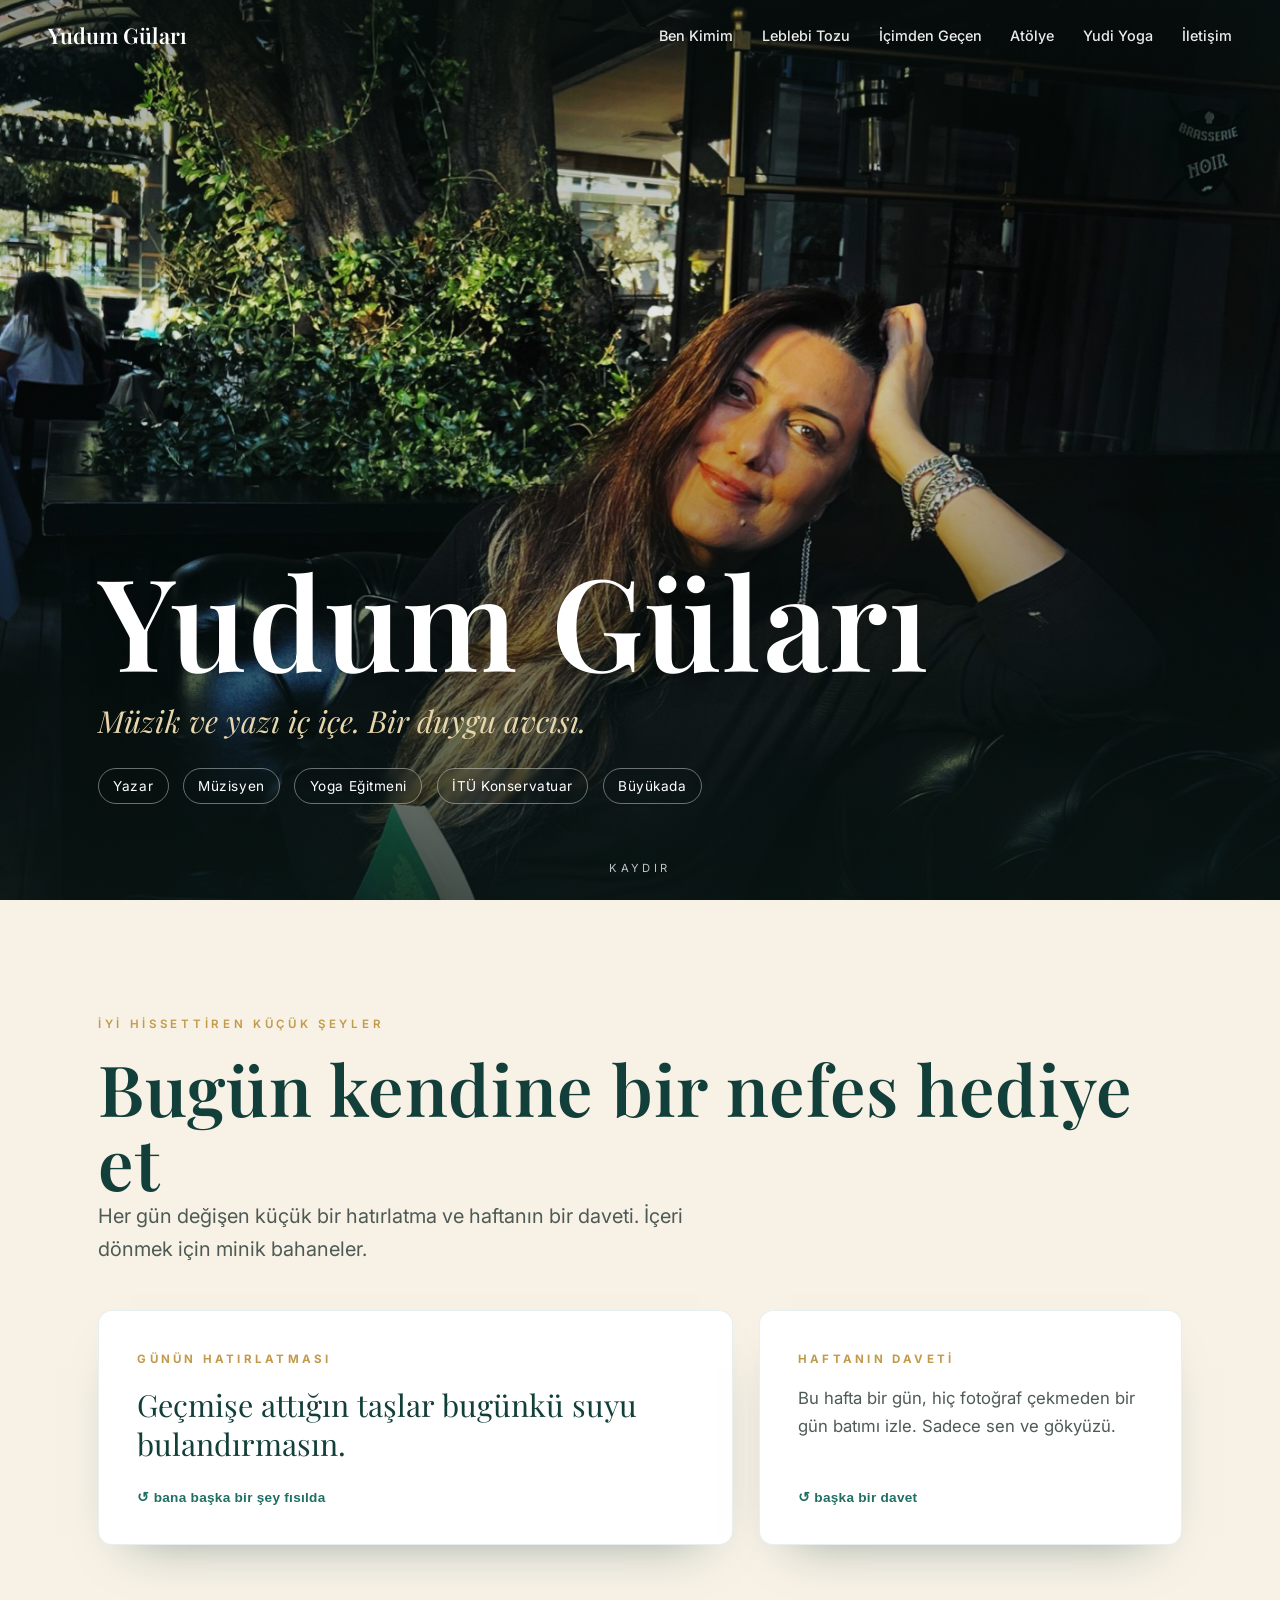
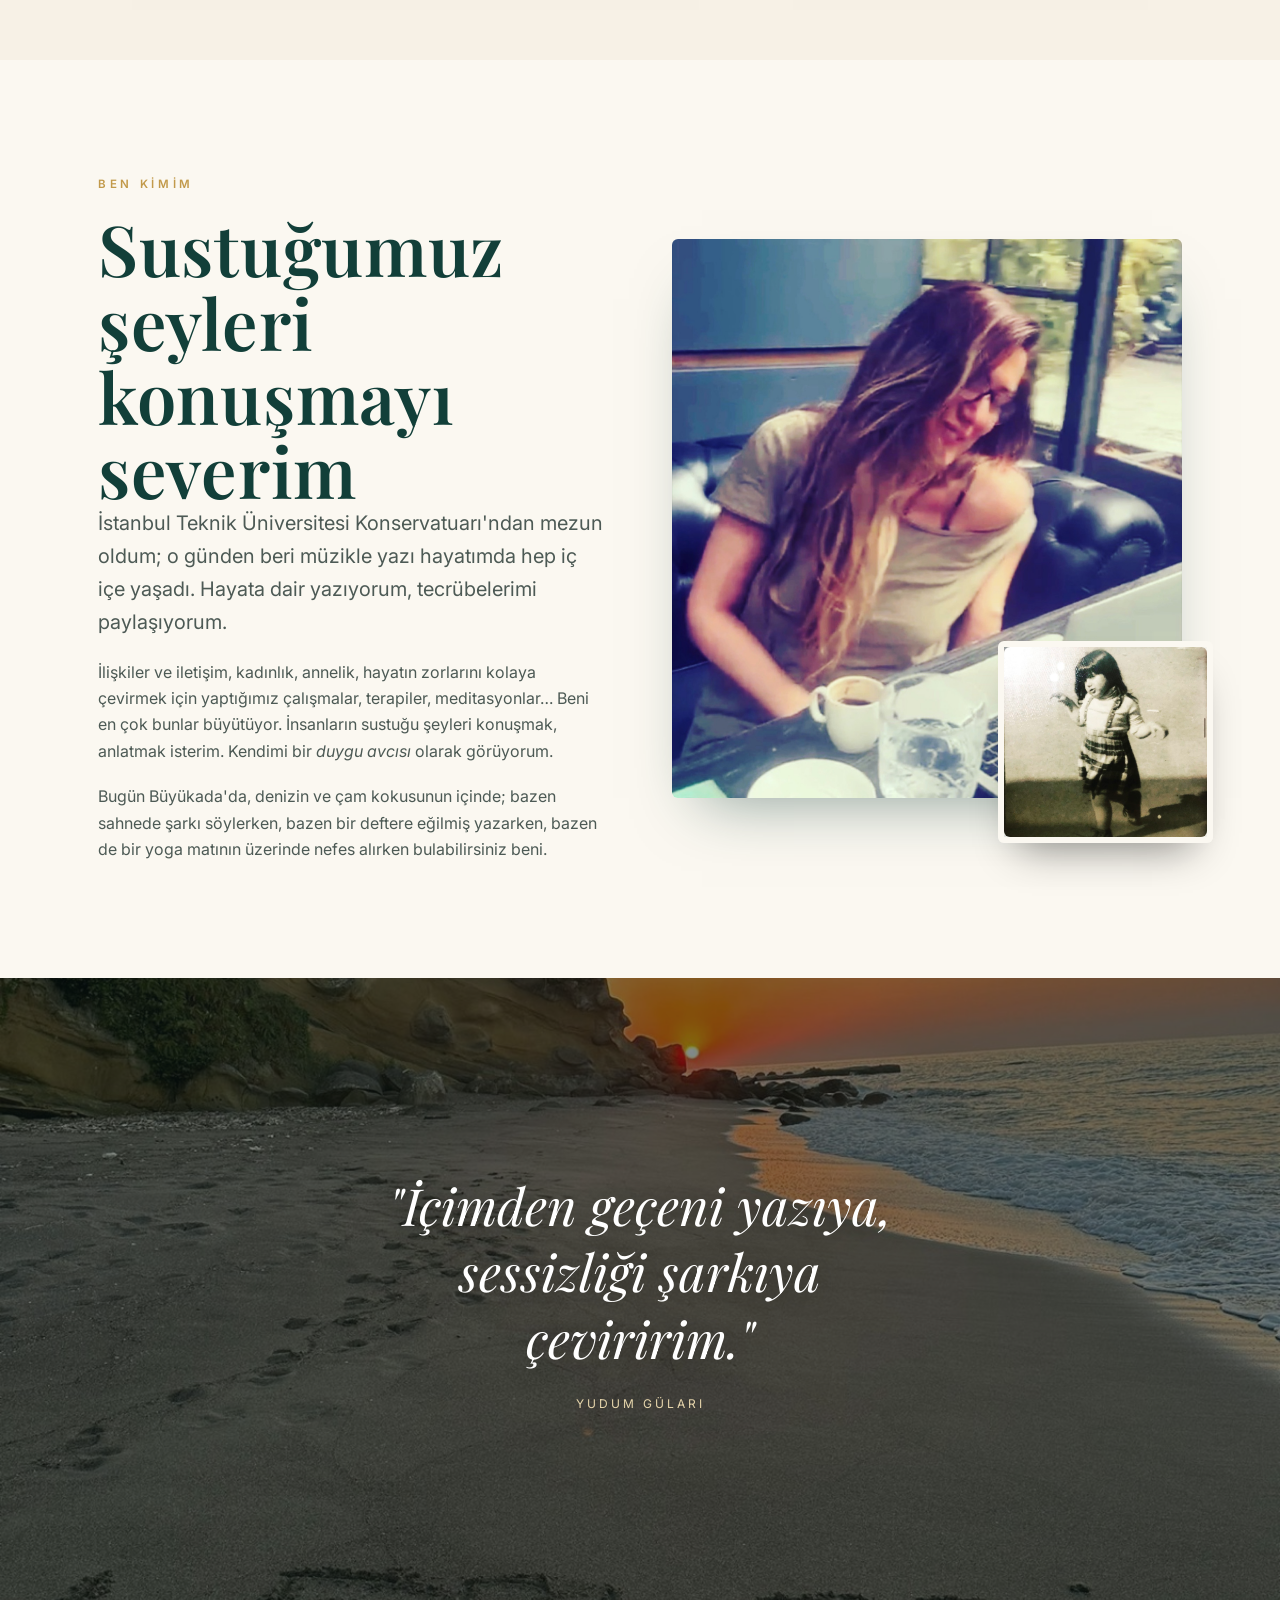
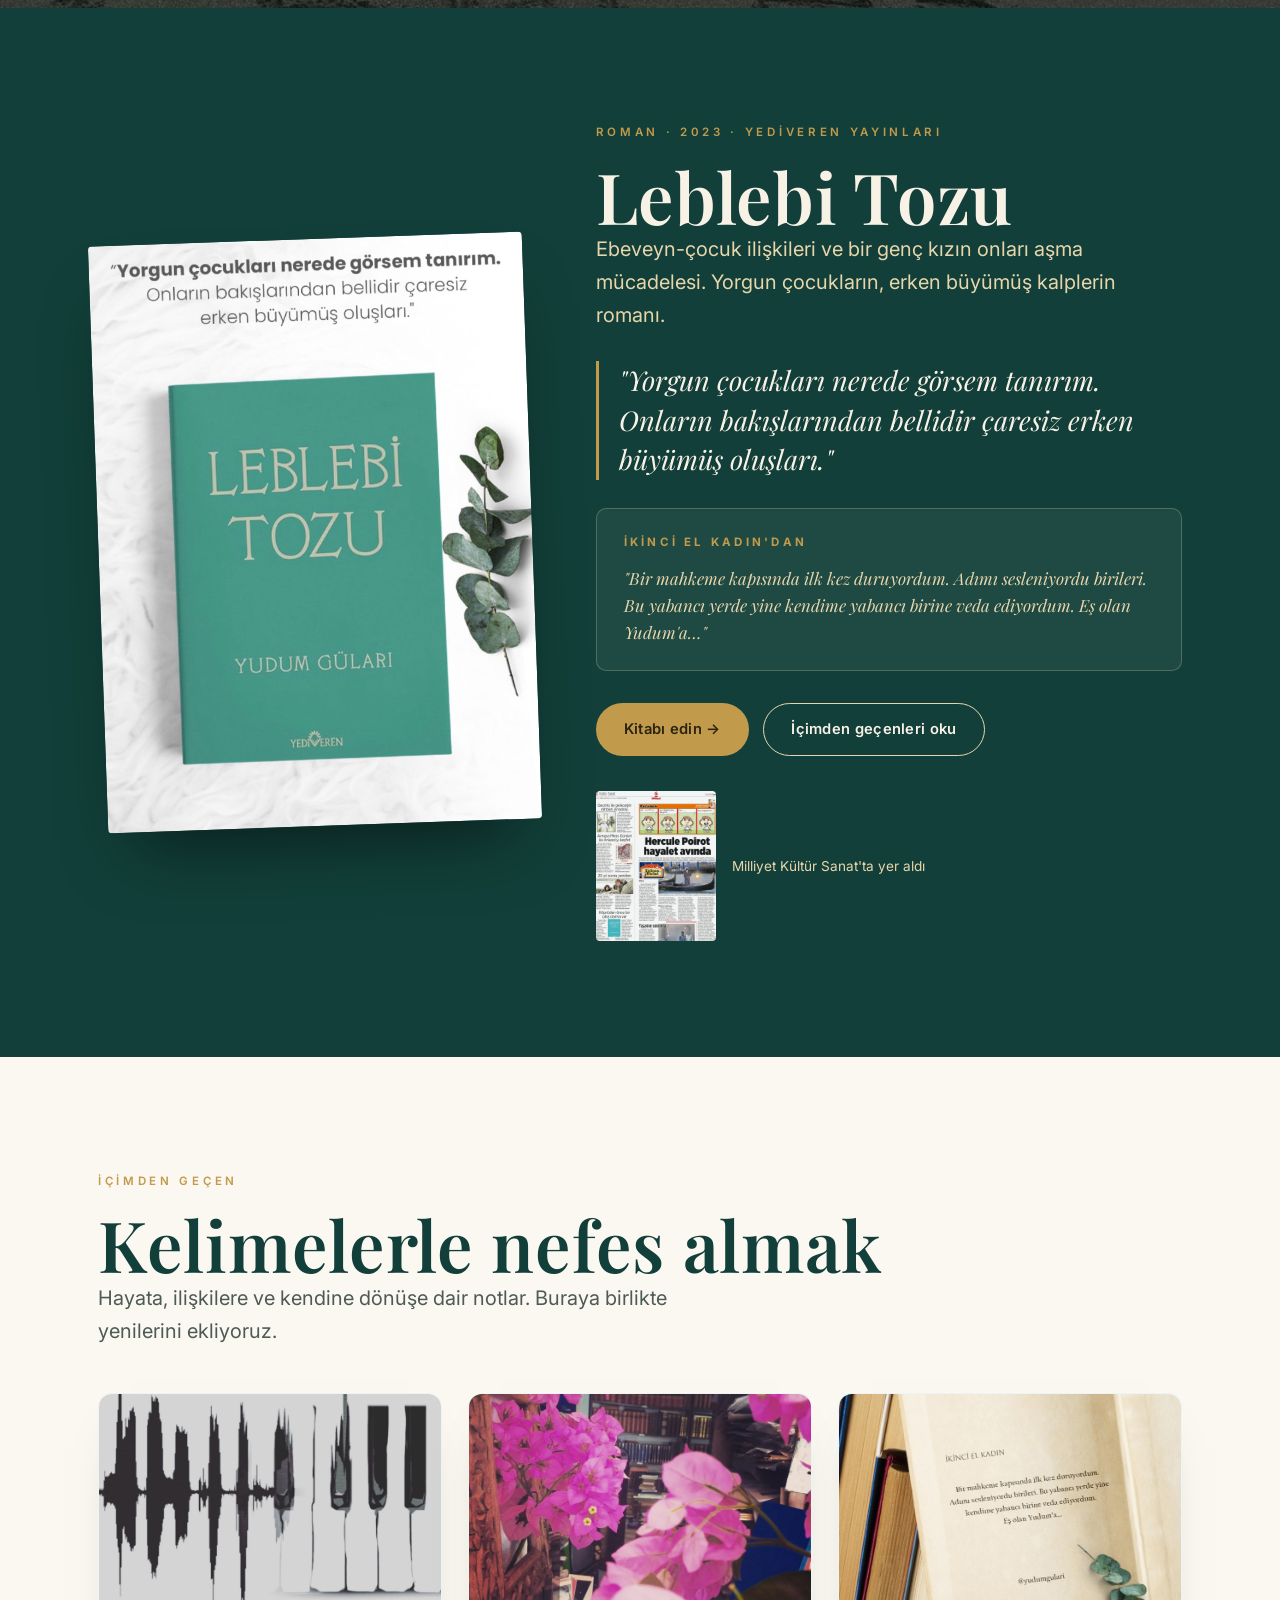
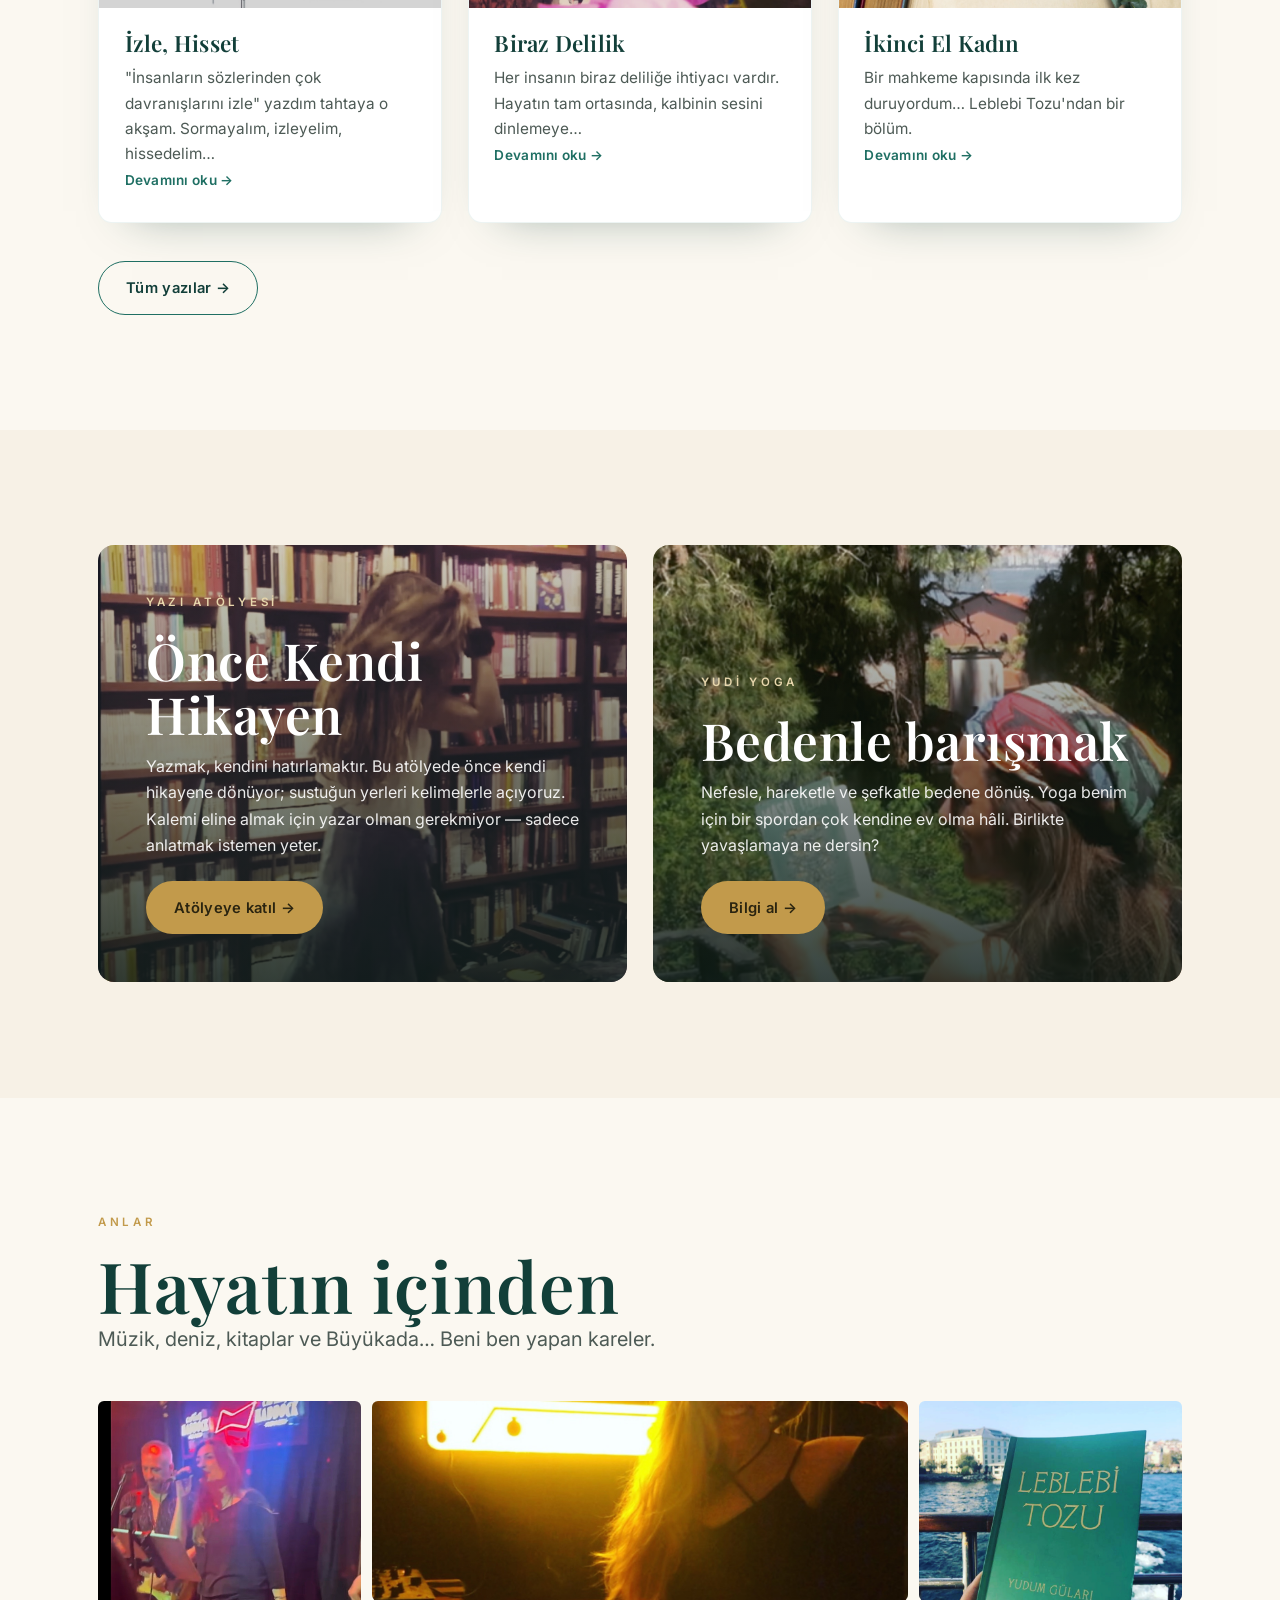
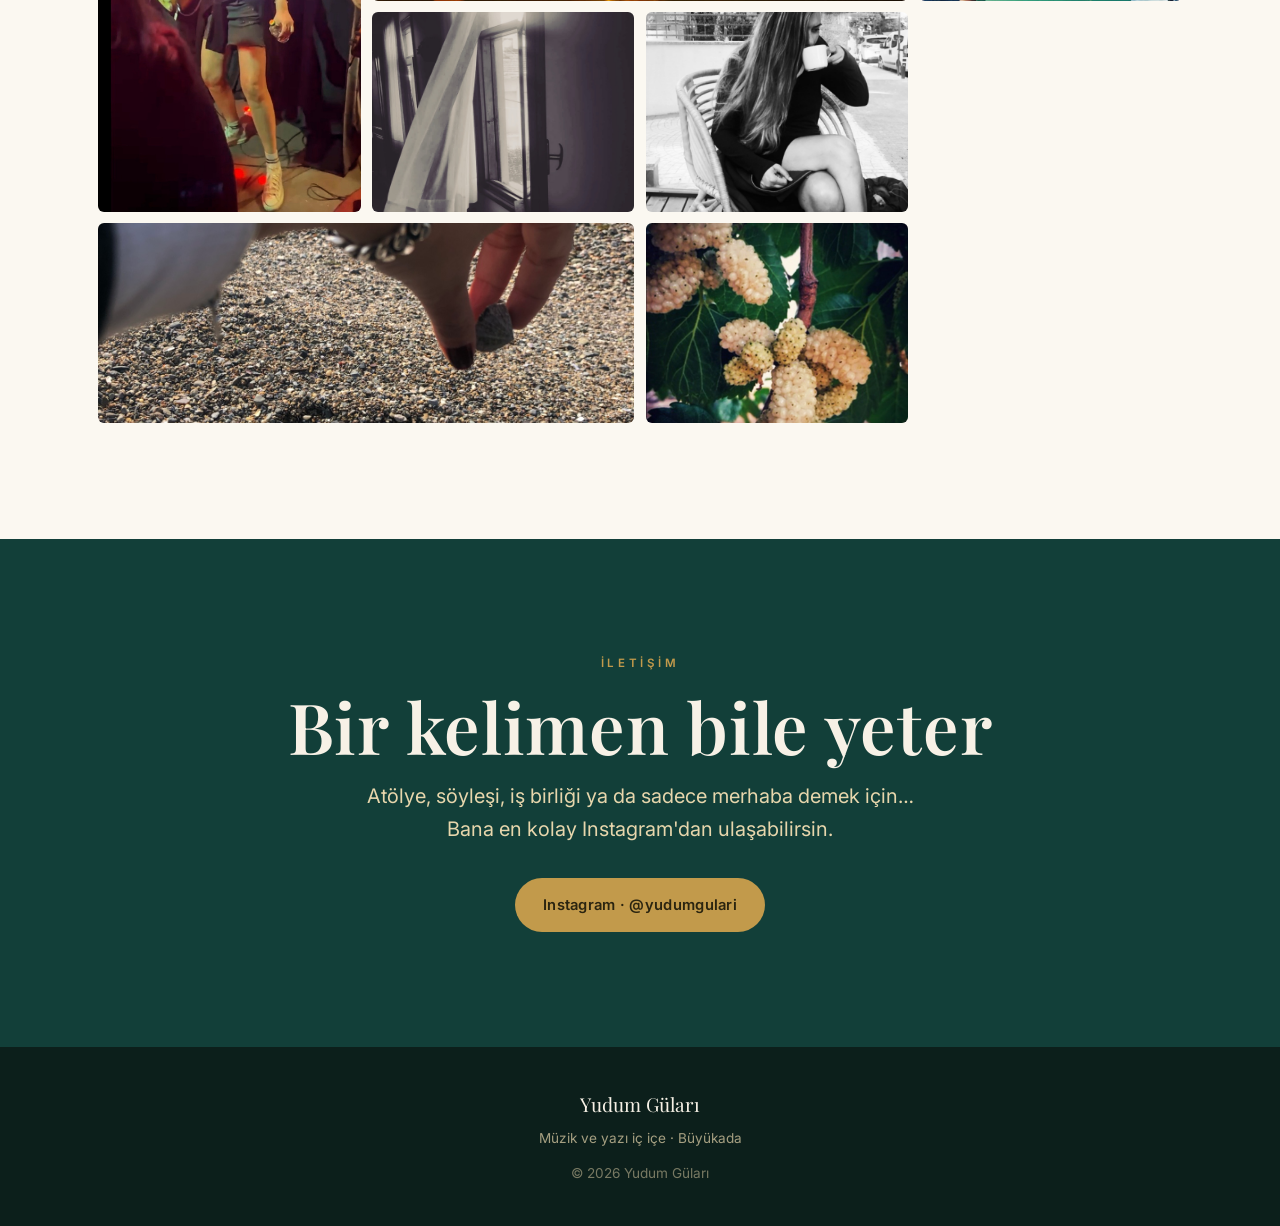
==== index.html @ 79306e00 "Yudum Güları kişisel web sitesi Co-Authored-By: Claude Opus 4.8 <noreply@anthropic.com>" ====
<!DOCTYPE html>
<html lang="tr">
<head>
<meta charset="UTF-8">
<meta name="viewport" content="width=device-width, initial-scale=1.0">
<title>Yudum Güları — Yazar · Müzisyen · Duygu Avcısı</title>
<meta name="description" content="Yudum Güları'nın kişisel sayfası. Leblebi Tozu romanı, İçimden Geçen yazıları, Önce Kendi Hikayen yazı atölyesi ve Yudi Yoga.">
<link rel="preconnect" href="https://fonts.googleapis.com">
<link rel="preconnect" href="https://fonts.gstatic.com" crossorigin>
<link href="https://fonts.googleapis.com/css2?family=Playfair+Display:ital,wght@0,500;0,600;0,700;1,500;1,600&family=Inter:wght@400;500;600;700&display=swap" rel="stylesheet">
<link rel="stylesheet" href="styles.css">
</head>
<body>

<!-- NAV -->
<nav class="nav" id="nav">
  <a href="#top" class="brand">Yudum Güları</a>
  <button class="nav-toggle" id="navToggle" aria-label="Menü"><span></span><span></span><span></span></button>
  <div class="nav-links" id="navLinks">
    <a href="#ben">Ben Kimim</a>
    <a href="#kitap">Leblebi Tozu</a>
    <a href="yazilar.html">İçimden Geçen</a>
    <a href="#atolye">Atölye</a>
    <a href="#yoga">Yudi Yoga</a>
    <a href="#iletisim">İletişim</a>
  </div>
</nav>

<!-- HERO -->
<header class="hero" id="top">
  <img src="assets/img/portre-kitap.jpg" alt="Yudum Güları">
  <div class="wrap">
    <h1>Yudum Güları</h1>
    <p class="tagline">Müzik ve yazı iç içe. Bir duygu avcısı.</p>
    <div class="roles">
      <span>Yazar</span><span>Müzisyen</span><span>Yoga Eğitmeni</span><span>İTÜ Konservatuar</span><span>Büyükada</span>
    </div>
  </div>
  <div class="scroll-cue">kaydır</div>
</header>

<!-- GÜNÜN HATIRLATMASI -->
<section class="bg-cream" id="hatirlatma">
  <div class="wrap reveal">
    <p class="eyebrow">İyi hissettiren küçük şeyler</p>
    <h2 class="section-title">Bugün kendine bir nefes hediye et</h2>
    <p class="lead">Her gün değişen küçük bir hatırlatma ve haftanın bir daveti. İçeri dönmek için minik bahaneler.</p>
    <div class="reminders">
      <div class="card">
        <span class="kicker">Günün Hatırlatması</span>
        <p class="reminder-text" id="dailyText">…</p>
        <button class="shuffle" id="dailyShuffle">↺ bana başka bir şey fısılda</button>
      </div>
      <div class="card">
        <span class="kicker">Haftanın Daveti</span>
        <p class="weekly-text" id="weeklyText">…</p>
        <button class="shuffle" id="weeklyShuffle">↺ başka bir davet</button>
      </div>
    </div>
  </div>
</section>

<!-- BEN KİMİM -->
<section id="ben">
  <div class="wrap split reveal">
    <div class="split-text">
      <p class="eyebrow">Ben Kimim</p>
      <h2 class="section-title">Sustuğumuz şeyleri konuşmayı severim</h2>
      <p class="lead" style="max-width:none;margin-bottom:1.2rem">İstanbul Teknik Üniversitesi Konservatuarı'ndan mezun oldum; o günden beri müzikle yazı hayatımda hep iç içe yaşadı. Hayata dair yazıyorum, tecrübelerimi paylaşıyorum.</p>
      <p style="color:var(--ink-soft);margin-bottom:1.2rem">İlişkiler ve iletişim, kadınlık, annelik, hayatın zorlarını kolaya çevirmek için yaptığımız çalışmalar, terapiler, meditasyonlar… Beni en çok bunlar büyütüyor. İnsanların sustuğu şeyleri konuşmak, anlatmak isterim. Kendimi bir <em>duygu avcısı</em> olarak görüyorum.</p>
      <p style="color:var(--ink-soft)">Bugün Büyükada'da, denizin ve çam kokusunun içinde; bazen sahnede şarkı söylerken, bazen bir deftere eğilmiş yazarken, bazen de bir yoga matının üzerinde nefes alırken bulabilirsiniz beni.</p>
    </div>
    <div class="split-media">
      <img src="assets/img/yazarken.jpg" alt="Yudum yazarken">
      <div class="stamp"><img src="assets/img/cocukluk.jpg" alt="Çocukluk"></div>
    </div>
  </div>
</section>

<!-- ALINTI BANDI -->
<aside class="interlude reveal">
  <img src="assets/img/kumda-gunbatimi.jpg" alt="">
  <div class="wrap">
    <blockquote>"İçimden geçeni yazıya, sessizliği şarkıya çeviririm."</blockquote>
    <cite>Yudum Güları</cite>
  </div>
</aside>

<!-- LEBLEBİ TOZU -->
<section class="bg-teal" id="kitap">
  <div class="wrap book-grid reveal">
    <div class="book-cover">
      <img src="assets/img/kitap-kapak-alinti.jpg" alt="Leblebi Tozu kitap kapağı">
    </div>
    <div class="book-info">
      <p class="eyebrow">Roman · 2023 · Yediveren Yayınları</p>
      <h2 class="section-title">Leblebi Tozu</h2>
      <p class="lead">Ebeveyn-çocuk ilişkileri ve bir genç kızın onları aşma mücadelesi. Yorgun çocukların, erken büyümüş kalplerin romanı.</p>
      <blockquote class="quote">"Yorgun çocukları nerede görsem tanırım. Onların bakışlarından bellidir çaresiz erken büyümüş oluşları."</blockquote>
      <div class="excerpt">
        <h4>İkinci El Kadın'dan</h4>
        <p>"Bir mahkeme kapısında ilk kez duruyordum. Adımı sesleniyordu birileri. Bu yabancı yerde yine kendime yabancı birine veda ediyordum. Eş olan Yudum'a…"</p>
      </div>
      <div class="book-actions">
        <a class="btn btn-gold" href="https://www.dr.com.tr/kitap/leblebi-tozu/yudum-gulari/edebiyat/roman/turk-romani/urunno=0002074157001" target="_blank" rel="noopener">Kitabı edin →</a>
        <a class="btn btn-outline" href="yazilar.html">İçimden geçenleri oku</a>
      </div>
      <div class="press">
        <img src="assets/img/basin-milliyet.jpg" alt="Milliyet Kültür Sanat haberi">
        <span>Milliyet Kültür Sanat'ta yer aldı</span>
      </div>
    </div>
  </div>
</section>

<!-- İÇİMDEN GEÇEN (öne çıkan) -->
<section id="yazilar">
  <div class="wrap reveal">
    <p class="eyebrow">İçimden Geçen</p>
    <h2 class="section-title">Kelimelerle nefes almak</h2>
    <p class="lead">Hayata, ilişkilere ve kendine dönüşe dair notlar. Buraya birlikte yenilerini ekliyoruz.</p>
    <div class="writing-grid">
      <a class="writing" href="yazilar.html#izle-hisset">
        <div class="w-img"><img src="assets/img/perde-pencere.jpg" alt=""></div>
        <div class="w-body">
          <h3>İzle, Hisset</h3>
          <p>"İnsanların sözlerinden çok davranışlarını izle" yazdım tahtaya o akşam. Sormayalım, izleyelim, hissedelim…</p>
          <span class="w-more">Devamını oku →</span>
        </div>
      </a>
      <a class="writing" href="yazilar.html#delilik">
        <div class="w-img"><img src="assets/img/bugenvil-kutuphane.jpg" alt=""></div>
        <div class="w-body">
          <h3>Biraz Delilik</h3>
          <p>Her insanın biraz deliliğe ihtiyacı vardır. Hayatın tam ortasında, kalbinin sesini dinlemeye…</p>
          <span class="w-more">Devamını oku →</span>
        </div>
      </a>
      <a class="writing" href="yazilar.html#ikinci-el-kadin">
        <div class="w-img"><img src="assets/img/kitap-ic-sayfa.jpg" alt=""></div>
        <div class="w-body">
          <h3>İkinci El Kadın</h3>
          <p>Bir mahkeme kapısında ilk kez duruyordum… Leblebi Tozu'ndan bir bölüm.</p>
          <span class="w-more">Devamını oku →</span>
        </div>
      </a>
    </div>
    <div style="margin-top:2.4rem"><a class="btn btn-outline" href="yazilar.html">Tüm yazılar →</a></div>
  </div>
</section>

<!-- ATÖLYE & YOGA -->
<section class="bg-cream">
  <div class="wrap two-banners reveal">
    <div class="feature-banner" id="atolye">
      <img src="assets/img/kutuphane.jpg" alt="">
      <div class="fb-content">
        <p class="eyebrow" style="color:var(--gold-soft)">Yazı Atölyesi</p>
        <h2>Önce Kendi Hikayen</h2>
        <p>Yazmak, kendini hatırlamaktır. Bu atölyede önce kendi hikayene dönüyor; sustuğun yerleri kelimelerle açıyoruz. Kalemi eline almak için yazar olman gerekmiyor — sadece anlatmak istemen yeter.</p>
        <a class="btn btn-gold" href="#iletisim">Atölyeye katıl →</a>
      </div>
    </div>
    <div class="feature-banner" id="yoga">
      <img src="assets/img/okuma-bahce.jpg" alt="">
      <div class="fb-content">
        <p class="eyebrow" style="color:var(--gold-soft)">Yudi Yoga</p>
        <h2>Bedenle barışmak</h2>
        <p>Nefesle, hareketle ve şefkatle bedene dönüş. Yoga benim için bir spordan çok kendine ev olma hâli. Birlikte yavaşlamaya ne dersin?</p>
        <a class="btn btn-gold" href="#iletisim">Bilgi al →</a>
      </div>
    </div>
  </div>
</section>

<!-- ANLAR -->
<section id="anlar">
  <div class="wrap reveal">
    <p class="eyebrow">Anlar</p>
    <h2 class="section-title">Hayatın içinden</h2>
    <p class="lead">Müzik, deniz, kitaplar ve Büyükada… Beni ben yapan kareler.</p>
    <div class="gallery">
      <a class="tall" href="assets/img/sahne-sarki.jpg" target="_blank"><img src="assets/img/sahne-sarki.jpg" alt="Sahnede"></a>
      <a class="wide" href="assets/img/portre-muzik-neon.jpg" target="_blank"><img src="assets/img/portre-muzik-neon.jpg" alt="%100 müzik"></a>
      <a href="assets/img/kitap-vapur.jpg" target="_blank"><img src="assets/img/kitap-vapur.jpg" alt="Vapurda kitap"></a>
      <a href="assets/img/buyukada-sahil.jpg" target="_blank"><img src="assets/img/buyukada-sahil.jpg" alt="Büyükada sahili"></a>
      <a href="assets/img/portre-kahve.jpg" target="_blank"><img src="assets/img/portre-kahve.jpg" alt="Kahve molası"></a>
      <a class="wide" href="assets/img/sahil-tas.jpg" target="_blank"><img src="assets/img/sahil-tas.jpg" alt="Sahilde"></a>
      <a href="assets/img/dut.jpg" target="_blank"><img src="assets/img/dut.jpg" alt="Beyaz dut"></a>
    </div>
  </div>
</section>

<!-- İLETİŞİM -->
<section class="bg-teal" id="iletisim">
  <div class="wrap contact reveal">
    <p class="eyebrow">İletişim</p>
    <h2 class="section-title">Bir kelimen bile yeter</h2>
    <p class="lead">Atölye, söyleşi, iş birliği ya da sadece merhaba demek için… Bana en kolay Instagram'dan ulaşabilirsin.</p>
    <div class="socials">
      <a class="btn btn-gold" href="https://www.instagram.com/yudumgulari/" target="_blank" rel="noopener">Instagram · @yudumgulari</a>
    </div>
  </div>
</section>

<footer>
  <div class="fbrand">Yudum Güları</div>
  <div>Müzik ve yazı iç içe · Büyükada</div>
  <div style="margin-top:.8rem;opacity:.7">© <span id="year"></span> Yudum Güları</div>
</footer>

<script src="script.js"></script>
</body>
</html>
---- styles.css ----
/* ============================================================
   Yudum Güları — kişisel site
   Renk kimliği: Leblebi Tozu kapağının zümrüt-teal'i + krem + altın
   ============================================================ */

:root{
  --teal:#1f6f63;
  --teal-deep:#123f39;
  --teal-soft:#dfeae5;
  --cream:#f7f1e6;
  --paper:#fbf8f1;
  --gold:#c29a4b;
  --gold-soft:#e7d6ac;
  --ink:#1f2b27;
  --ink-soft:#4d5a55;
  --white:#ffffff;
  --max:1180px;
  --serif:"Playfair Display",Georgia,"Times New Roman",serif;
  --sans:"Inter",-apple-system,BlinkMacSystemFont,"Segoe UI",sans-serif;
}

*{box-sizing:border-box;margin:0;padding:0}
html{scroll-behavior:smooth}
body{
  font-family:var(--sans);
  color:var(--ink);
  background:var(--paper);
  line-height:1.65;
  -webkit-font-smoothing:antialiased;
  overflow-x:hidden;
}
img{display:block;max-width:100%}
a{color:inherit;text-decoration:none}

/* ---------- Tipografi ---------- */
h1,h2,h3{font-family:var(--serif);font-weight:600;line-height:1.05;letter-spacing:.01em}
.eyebrow{
  font-family:var(--sans);
  text-transform:uppercase;
  letter-spacing:.32em;
  font-size:.72rem;
  font-weight:600;
  color:var(--gold);
  margin-bottom:1.1rem;
}
.section-title{font-size:clamp(2.4rem,6vw,4.4rem);color:var(--teal-deep)}
.lead{font-size:clamp(1.05rem,2vw,1.25rem);color:var(--ink-soft);max-width:46ch}

/* ---------- Düzen ---------- */
.wrap{max-width:var(--max);margin:0 auto;padding:0 clamp(1.2rem,5vw,3rem)}
section{padding:clamp(4.5rem,9vw,8rem) 0}
.bg-cream{background:var(--cream)}
.bg-teal{background:var(--teal-deep);color:var(--cream)}
.bg-teal .section-title{color:var(--cream)}
.bg-teal .lead{color:var(--gold-soft)}

/* ---------- Nav ---------- */
.nav{
  position:fixed;top:0;left:0;right:0;z-index:50;
  display:flex;align-items:center;justify-content:space-between;
  padding:1.1rem clamp(1.2rem,5vw,3rem);
  transition:background .4s ease,box-shadow .4s ease,padding .4s ease;
}
.nav.scrolled{background:rgba(251,248,241,.92);backdrop-filter:blur(10px);box-shadow:0 1px 0 rgba(31,43,39,.08);padding:.7rem clamp(1.2rem,5vw,3rem)}
.nav .brand{font-family:var(--serif);font-size:1.35rem;font-weight:600;color:var(--white);transition:color .4s}
.nav.scrolled .brand{color:var(--teal-deep)}
.nav-links{display:flex;gap:1.8rem;align-items:center}
.nav-links a{font-size:.9rem;font-weight:500;color:var(--white);opacity:.92;transition:opacity .25s,color .4s}
.nav.scrolled .nav-links a{color:var(--ink)}
.nav-links a:hover{opacity:1;color:var(--gold)}
.nav-toggle{display:none;background:none;border:0;cursor:pointer;width:30px;height:24px;position:relative}
.nav-toggle span{position:absolute;left:0;right:0;height:2px;background:var(--white);transition:.3s}
.nav.scrolled .nav-toggle span{background:var(--teal-deep)}
.nav-toggle span:nth-child(1){top:2px}
.nav-toggle span:nth-child(2){top:11px}
.nav-toggle span:nth-child(3){top:20px}

/* ---------- Hero ---------- */
.hero{
  position:relative;min-height:100vh;display:flex;align-items:flex-end;
  color:var(--white);
  background:#0c1f1b;
  overflow:hidden;
}
.hero img{
  position:absolute;inset:0;width:100%;height:100%;object-fit:cover;
  object-position:50% 35%;
  filter:saturate(1.02);
}
.hero::after{
  content:"";position:absolute;inset:0;
  background:linear-gradient(180deg,rgba(10,25,22,.45) 0%,rgba(10,25,22,.1) 35%,rgba(10,25,22,.75) 100%);
}
.hero .wrap{position:relative;z-index:2;padding-bottom:clamp(3rem,8vw,6rem);width:100%}
.hero h1{font-size:clamp(3.2rem,11vw,8rem);letter-spacing:.01em;text-shadow:0 2px 30px rgba(0,0,0,.35)}
.hero .tagline{font-family:var(--serif);font-style:italic;font-size:clamp(1.2rem,3vw,1.9rem);margin-top:.6rem;color:var(--gold-soft)}
.hero .roles{margin-top:1.4rem;display:flex;flex-wrap:wrap;gap:.6rem .9rem;font-size:.85rem;letter-spacing:.04em}
.hero .roles span{border:1px solid rgba(255,255,255,.4);border-radius:999px;padding:.35rem .9rem;backdrop-filter:blur(3px)}
.scroll-cue{position:absolute;bottom:1.4rem;left:50%;transform:translateX(-50%);z-index:2;color:rgba(255,255,255,.75);font-size:.7rem;letter-spacing:.3em;text-transform:uppercase;animation:float 2.4s ease-in-out infinite}
@keyframes float{0%,100%{transform:translate(-50%,0)}50%{transform:translate(-50%,8px)}}

/* ---------- Genel buton ---------- */
.btn{
  display:inline-block;font-weight:600;font-size:.92rem;letter-spacing:.02em;
  padding:.85rem 1.7rem;border-radius:999px;cursor:pointer;border:1.5px solid transparent;
  transition:transform .2s,background .25s,color .25s,border-color .25s;
}
.btn:hover{transform:translateY(-2px)}
.btn-gold{background:var(--gold);color:#2a2410}
.btn-gold:hover{background:var(--gold-soft)}
.btn-outline{border-color:var(--teal);color:var(--teal-deep)}
.btn-outline:hover{background:var(--teal);color:var(--cream)}
.bg-teal .btn-outline{border-color:var(--gold-soft);color:var(--cream)}
.bg-teal .btn-outline:hover{background:var(--gold-soft);color:var(--teal-deep)}

/* ---------- İki sütun split ---------- */
.split{display:grid;grid-template-columns:1fr 1fr;gap:clamp(2rem,5vw,5rem);align-items:center}
.split.reverse .split-media{order:2}
.split-media{position:relative}
.split-media img{width:100%;height:100%;object-fit:cover;border-radius:6px;box-shadow:0 30px 60px -30px rgba(18,63,57,.5)}
.split-media .stamp{position:absolute;border-radius:6px;overflow:hidden;width:42%;bottom:-8%;box-shadow:0 24px 40px -20px rgba(0,0,0,.45);border:6px solid var(--paper)}
.split.reverse .split-media .stamp{left:-6%}
.split-media .stamp{right:-6%}

/* ---------- Hatırlatmalar ---------- */
.reminders{display:grid;grid-template-columns:1.2fr .8fr;gap:1.6rem;margin-top:2.8rem}
.card{
  background:var(--white);border-radius:14px;padding:clamp(1.6rem,3vw,2.6rem);
  box-shadow:0 24px 50px -34px rgba(18,63,57,.55);
  border:1px solid rgba(31,111,99,.1);
  display:flex;flex-direction:column;
}
.card .kicker{font-size:.72rem;letter-spacing:.28em;text-transform:uppercase;color:var(--gold);font-weight:700;margin-bottom:1rem}
.card .reminder-text{font-family:var(--serif);font-size:clamp(1.3rem,2.6vw,1.9rem);line-height:1.3;color:var(--teal-deep);flex:1}
.card .weekly-text{font-size:1.05rem;color:var(--ink-soft);flex:1}
.card .shuffle{align-self:flex-start;margin-top:1.6rem;background:none;border:0;color:var(--teal);font-weight:600;cursor:pointer;font-size:.85rem;letter-spacing:.02em;display:inline-flex;align-items:center;gap:.4rem}
.card .shuffle:hover{color:var(--gold)}

/* ---------- Kitap ---------- */
.book-grid{display:grid;grid-template-columns:.85fr 1.15fr;gap:clamp(2rem,5vw,5rem);align-items:center}
.book-cover{position:relative}
.book-cover img{border-radius:4px;box-shadow:0 40px 70px -30px rgba(0,0,0,.55);transform:rotate(-2deg)}
.quote{font-family:var(--serif);font-style:italic;font-size:clamp(1.3rem,2.4vw,1.7rem);line-height:1.45;color:var(--cream);border-left:3px solid var(--gold);padding-left:1.3rem;margin:1.8rem 0}
.excerpt{background:rgba(255,255,255,.06);border:1px solid rgba(231,214,172,.25);border-radius:10px;padding:1.5rem 1.7rem;margin-top:1.6rem}
.excerpt h4{font-family:var(--sans);font-size:.72rem;letter-spacing:.28em;text-transform:uppercase;color:var(--gold);margin-bottom:.8rem}
.excerpt p{font-family:var(--serif);font-style:italic;color:var(--gold-soft);font-size:1.05rem;line-height:1.6}
.book-actions{display:flex;flex-wrap:wrap;gap:.9rem;margin-top:2rem}
.press{display:flex;align-items:center;gap:1rem;margin-top:2.2rem;font-size:.85rem;color:var(--gold-soft)}
.press img{width:120px;border-radius:4px;opacity:.95}

/* ---------- Yazılar (kartlar) ---------- */
.writing-grid{display:grid;grid-template-columns:repeat(auto-fit,minmax(280px,1fr));gap:1.6rem;margin-top:2.8rem}
.writing{
  background:var(--white);border-radius:14px;overflow:hidden;
  box-shadow:0 22px 46px -34px rgba(18,63,57,.5);
  border:1px solid rgba(31,111,99,.08);
  display:flex;flex-direction:column;transition:transform .3s,box-shadow .3s;
}
.writing:hover{transform:translateY(-5px);box-shadow:0 30px 55px -30px rgba(18,63,57,.55)}
.writing .w-img{aspect-ratio:16/10;overflow:hidden}
.writing .w-img img{width:100%;height:100%;object-fit:cover;transition:transform .6s}
.writing:hover .w-img img{transform:scale(1.05)}
.writing .w-body{padding:1.5rem 1.6rem 1.8rem}
.writing h3{font-size:1.4rem;color:var(--teal-deep);margin-bottom:.6rem}
.writing p{font-size:.96rem;color:var(--ink-soft)}
.writing .w-more{margin-top:1.1rem;font-weight:600;color:var(--teal);font-size:.85rem;letter-spacing:.02em}

/* ---------- Atölye / Yoga küçük şerit ---------- */
.feature-banner{position:relative;border-radius:16px;overflow:hidden;min-height:420px;display:flex;align-items:flex-end;color:var(--white)}
.feature-banner img{position:absolute;inset:0;width:100%;height:100%;object-fit:cover}
.feature-banner::after{content:"";position:absolute;inset:0;background:linear-gradient(180deg,rgba(10,25,22,.15),rgba(10,25,22,.82))}
.feature-banner .fb-content{position:relative;z-index:2;padding:clamp(1.8rem,4vw,3rem);max-width:640px}
.feature-banner h2{font-size:clamp(2rem,4.5vw,3.2rem);margin-bottom:.7rem}
.feature-banner p{color:rgba(255,255,255,.9);margin-bottom:1.4rem}
.two-banners{display:grid;grid-template-columns:1fr 1fr;gap:1.6rem}

/* ---------- Tam ekran alıntı bandı ---------- */
.interlude{
  position:relative;min-height:70vh;display:flex;align-items:center;justify-content:center;
  text-align:center;color:var(--white);background:#0c1f1b;overflow:hidden;
}
.interlude img{position:absolute;inset:0;width:100%;height:100%;object-fit:cover;object-position:50% 55%}
.interlude::after{content:"";position:absolute;inset:0;background:rgba(10,25,22,.5)}
.interlude .wrap{position:relative;z-index:2}
.interlude blockquote{font-family:var(--serif);font-style:italic;font-size:clamp(1.6rem,4.5vw,3.2rem);line-height:1.3;max-width:18ch;margin:0 auto;text-shadow:0 2px 24px rgba(0,0,0,.35)}
.interlude cite{display:block;margin-top:1.4rem;font-style:normal;font-family:var(--sans);letter-spacing:.25em;text-transform:uppercase;font-size:.75rem;color:var(--gold-soft)}

/* ---------- Anlar galerisi ---------- */
.gallery{display:grid;grid-template-columns:repeat(4,1fr);grid-auto-rows:200px;gap:.7rem;margin-top:2.8rem}
.gallery a{overflow:hidden;border-radius:6px;position:relative}
.gallery img{width:100%;height:100%;object-fit:cover;transition:transform .7s ease}
.gallery a:hover img{transform:scale(1.07)}
.gallery .tall{grid-row:span 2}
.gallery .wide{grid-column:span 2}
@media(max-width:860px){
  .gallery{grid-template-columns:repeat(2,1fr);grid-auto-rows:150px}
  .gallery .wide{grid-column:span 2}
}

/* ---------- İletişim ---------- */
.contact{text-align:center}
.contact .section-title{margin-bottom:1rem}
.contact .lead{margin:0 auto 2rem}
.socials{display:flex;justify-content:center;gap:1rem;flex-wrap:wrap}

/* ---------- Footer ---------- */
footer{background:#0c1f1b;color:rgba(231,214,172,.7);text-align:center;padding:2.6rem 1rem;font-size:.85rem}
footer .fbrand{font-family:var(--serif);color:var(--cream);font-size:1.2rem;margin-bottom:.4rem}

/* ---------- Yazılar sayfası ---------- */
.page-head{padding:clamp(7rem,12vw,9rem) 0 clamp(2.5rem,5vw,4rem);background:var(--teal-deep);color:var(--cream);text-align:center}
.page-head .section-title{color:var(--cream)}
.page-head .lead{margin:1rem auto 0;color:var(--gold-soft)}
.articles{max-width:760px;margin:0 auto}
.article{padding:clamp(2.5rem,5vw,3.5rem) 0;border-bottom:1px solid rgba(31,111,99,.16)}
.article:last-child{border-bottom:0}
.article .a-date{font-size:.75rem;letter-spacing:.2em;text-transform:uppercase;color:var(--gold);font-weight:600}
.article h2{font-size:clamp(1.8rem,4vw,2.6rem);color:var(--teal-deep);margin:.6rem 0 1.2rem}
.article p{font-size:1.1rem;color:var(--ink-soft);margin-bottom:1.1rem;line-height:1.8}
.article .sign{font-family:var(--serif);font-style:italic;color:var(--teal)}
.back-link{display:inline-block;margin-top:2.5rem;color:var(--teal);font-weight:600}

/* ---------- Reveal animasyon ---------- */
.reveal{opacity:0;transform:translateY(28px);transition:opacity .8s ease,transform .8s ease}
.reveal.in{opacity:1;transform:none}

/* ---------- Mobil ---------- */
@media(max-width:860px){
  .nav-links{
    position:fixed;inset:0 0 0 auto;width:min(78vw,320px);
    background:var(--teal-deep);flex-direction:column;justify-content:center;
    gap:1.6rem;padding:2rem;transform:translateX(100%);transition:transform .35s ease;
  }
  .nav-links.open{transform:none}
  .nav-links a{color:var(--cream);font-size:1.1rem}
  .nav.scrolled .nav-links a{color:var(--cream)}
  .nav-toggle{display:block;z-index:60}
  .split,.book-grid,.reminders,.two-banners{grid-template-columns:1fr}
  .split.reverse .split-media{order:0}
  .split-media .stamp{display:none}
  .book-cover img{transform:none;max-width:60%;margin:0 auto}
  .hero{align-items:center}
  .hero .wrap{padding-top:6rem}
}
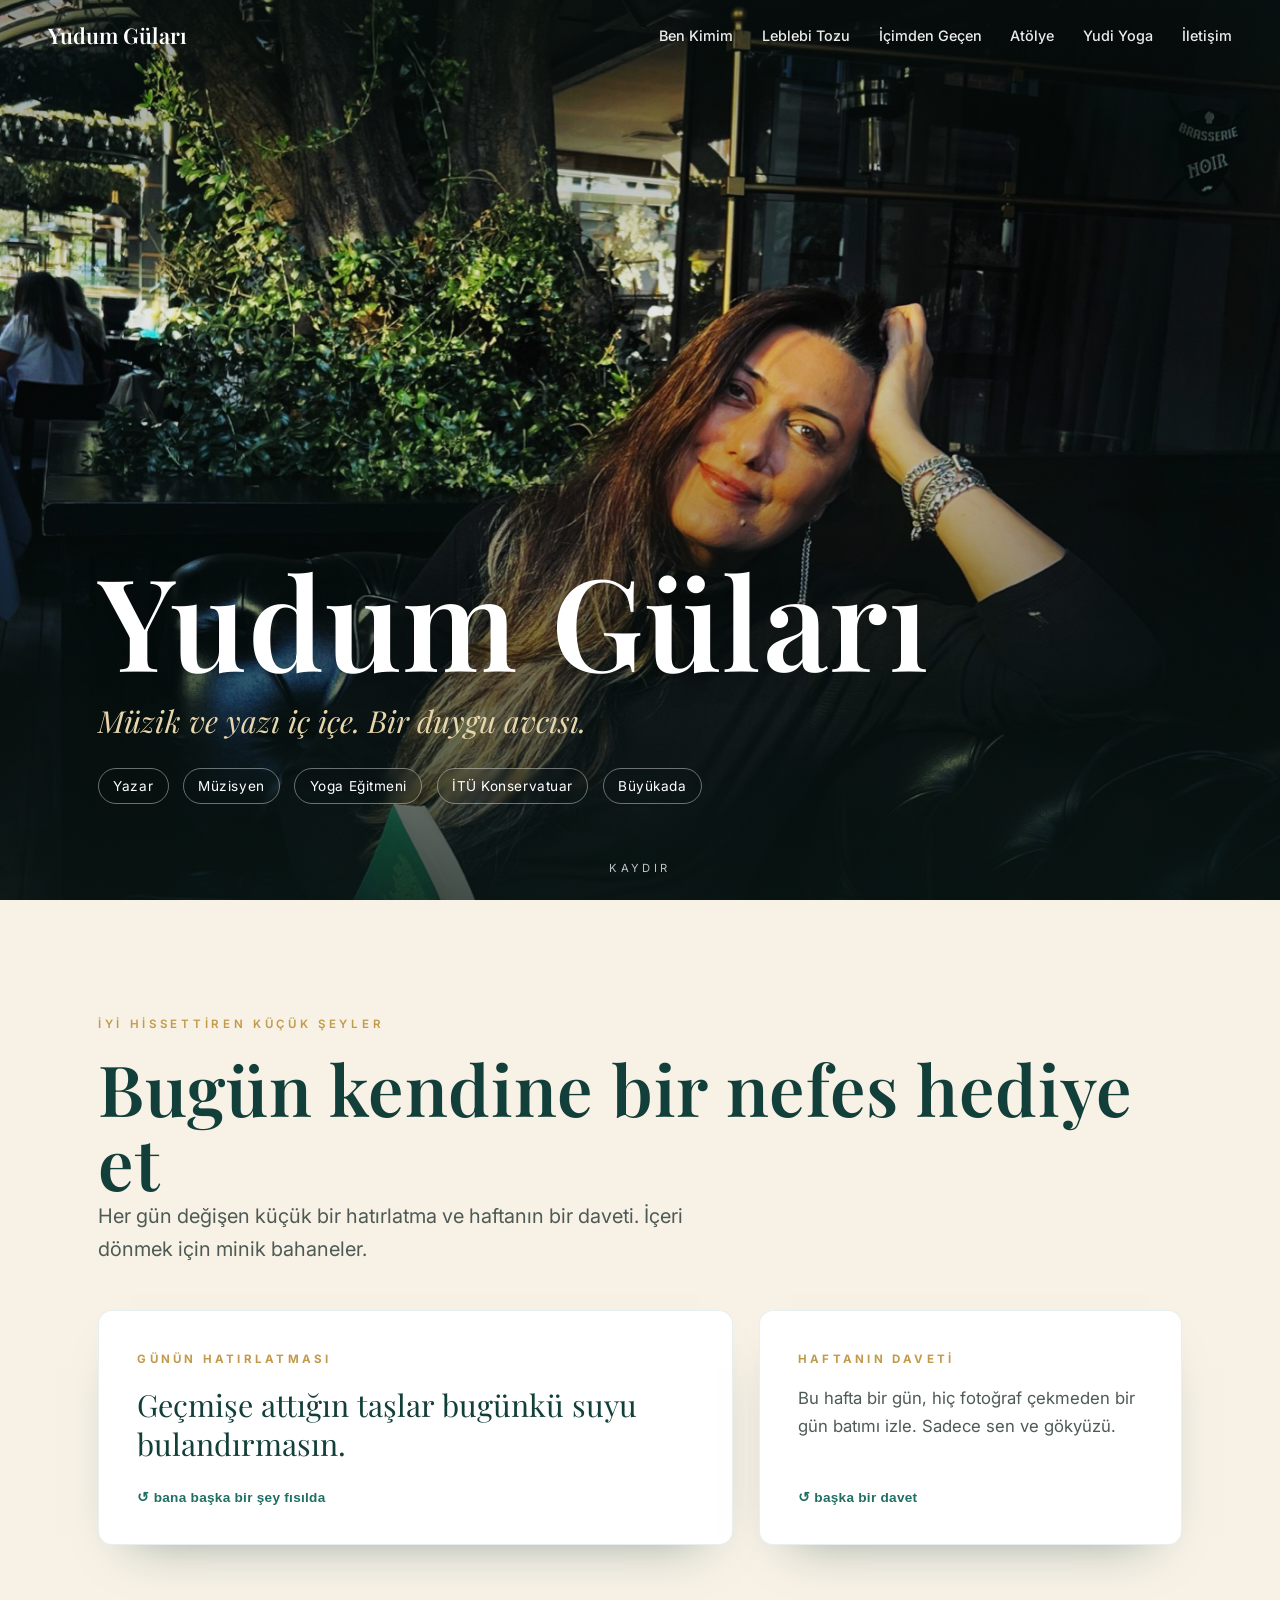
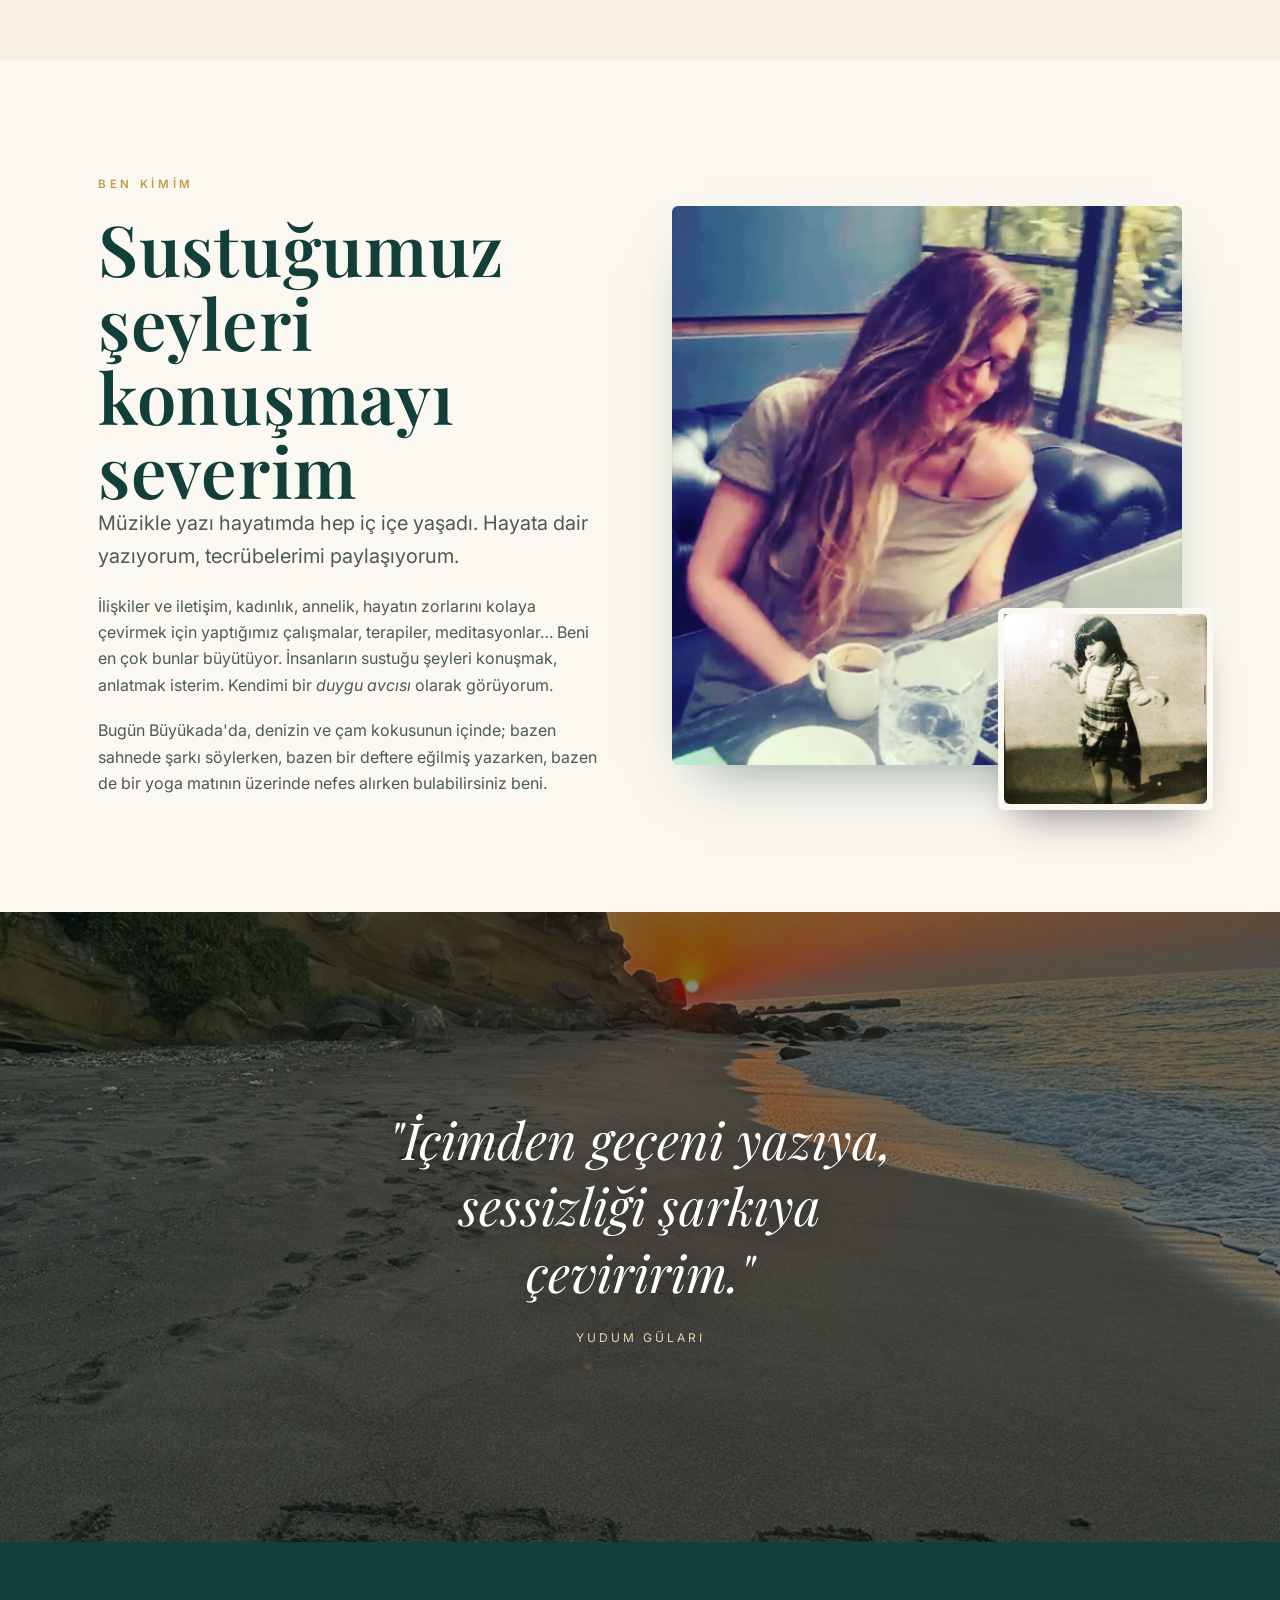
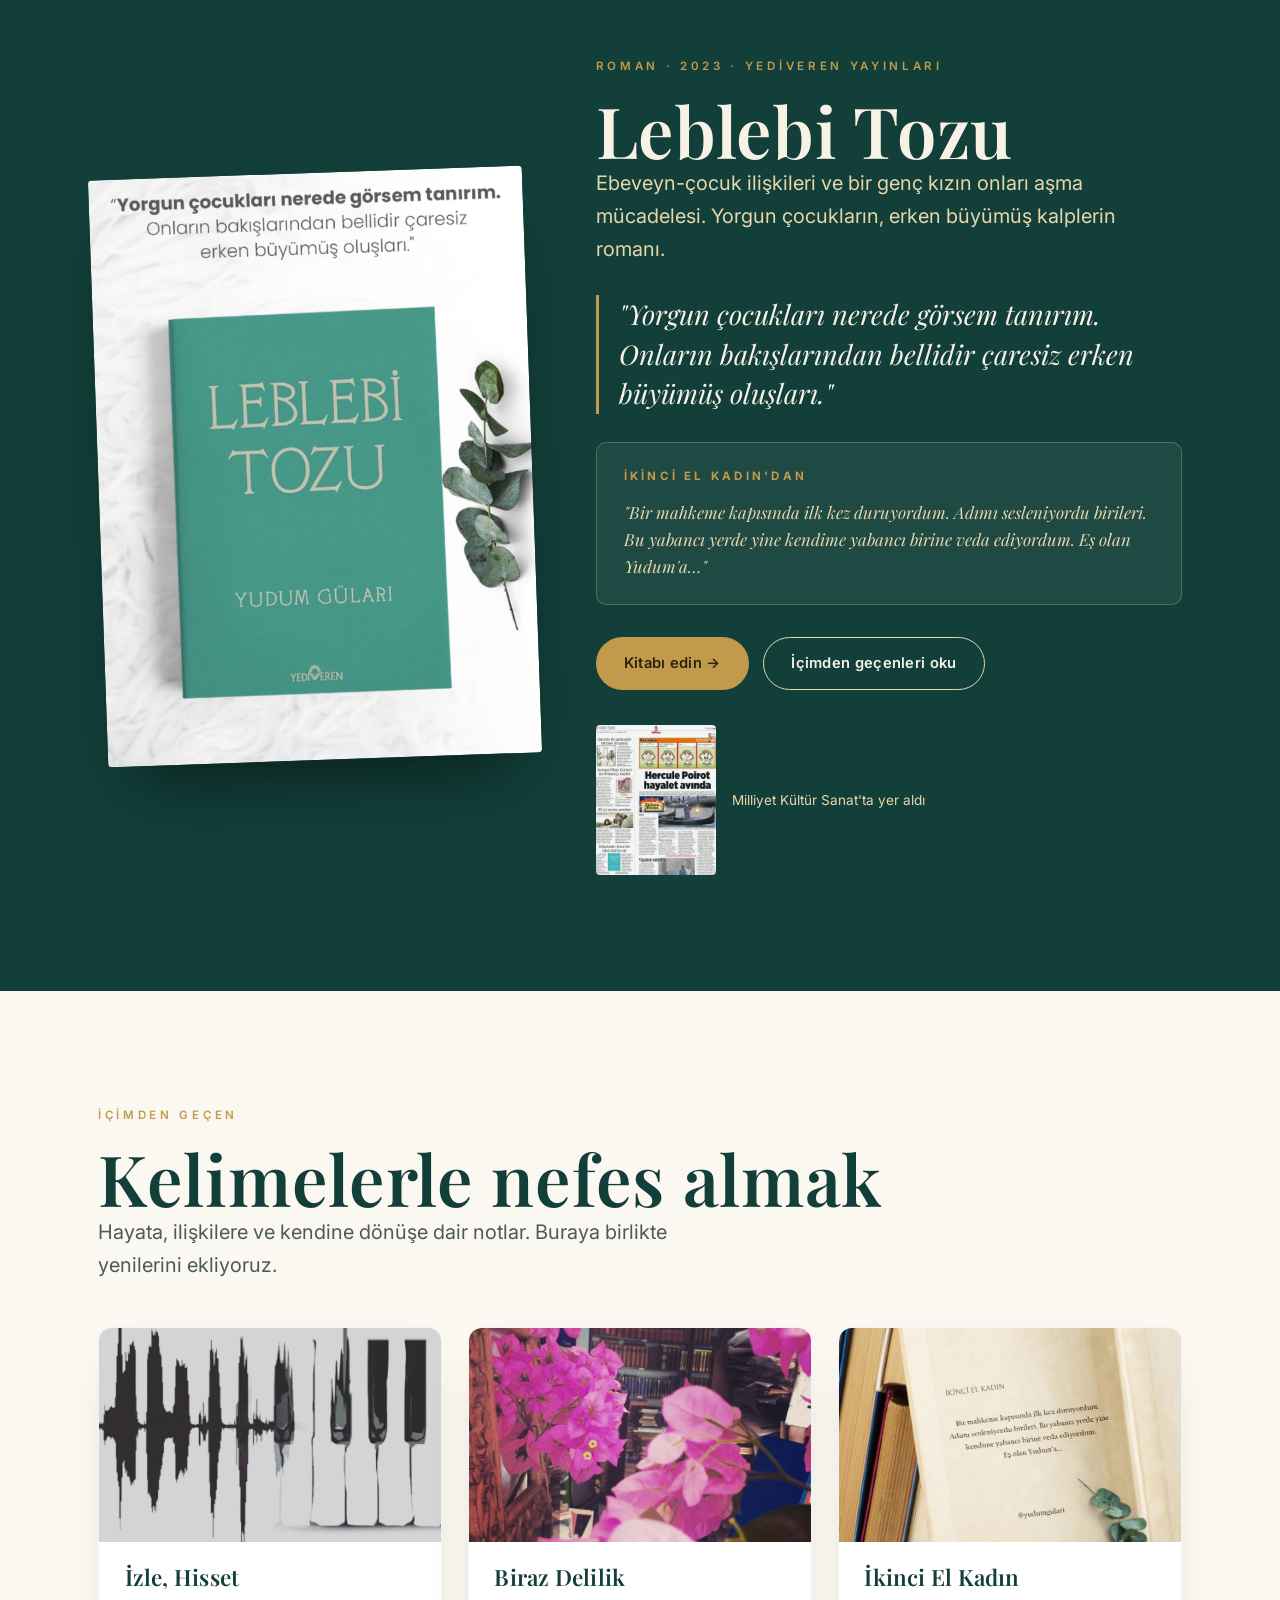
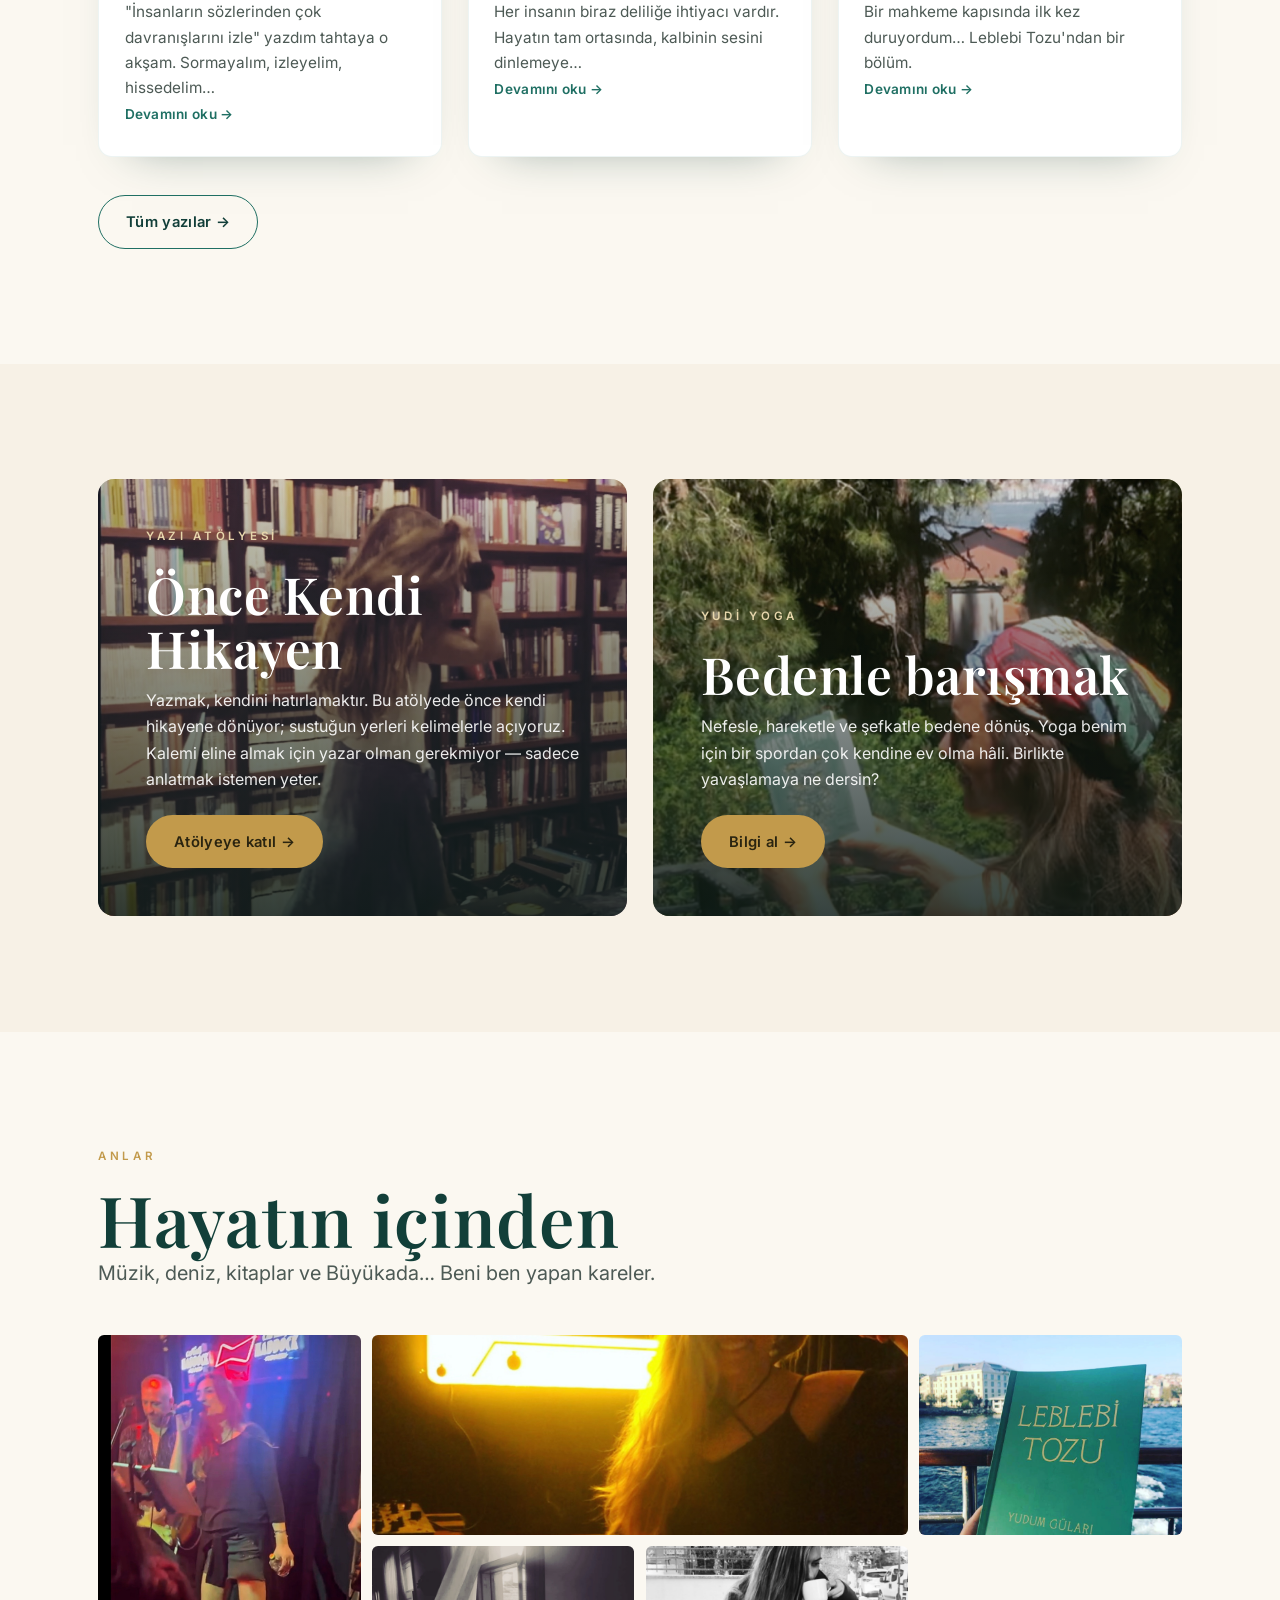
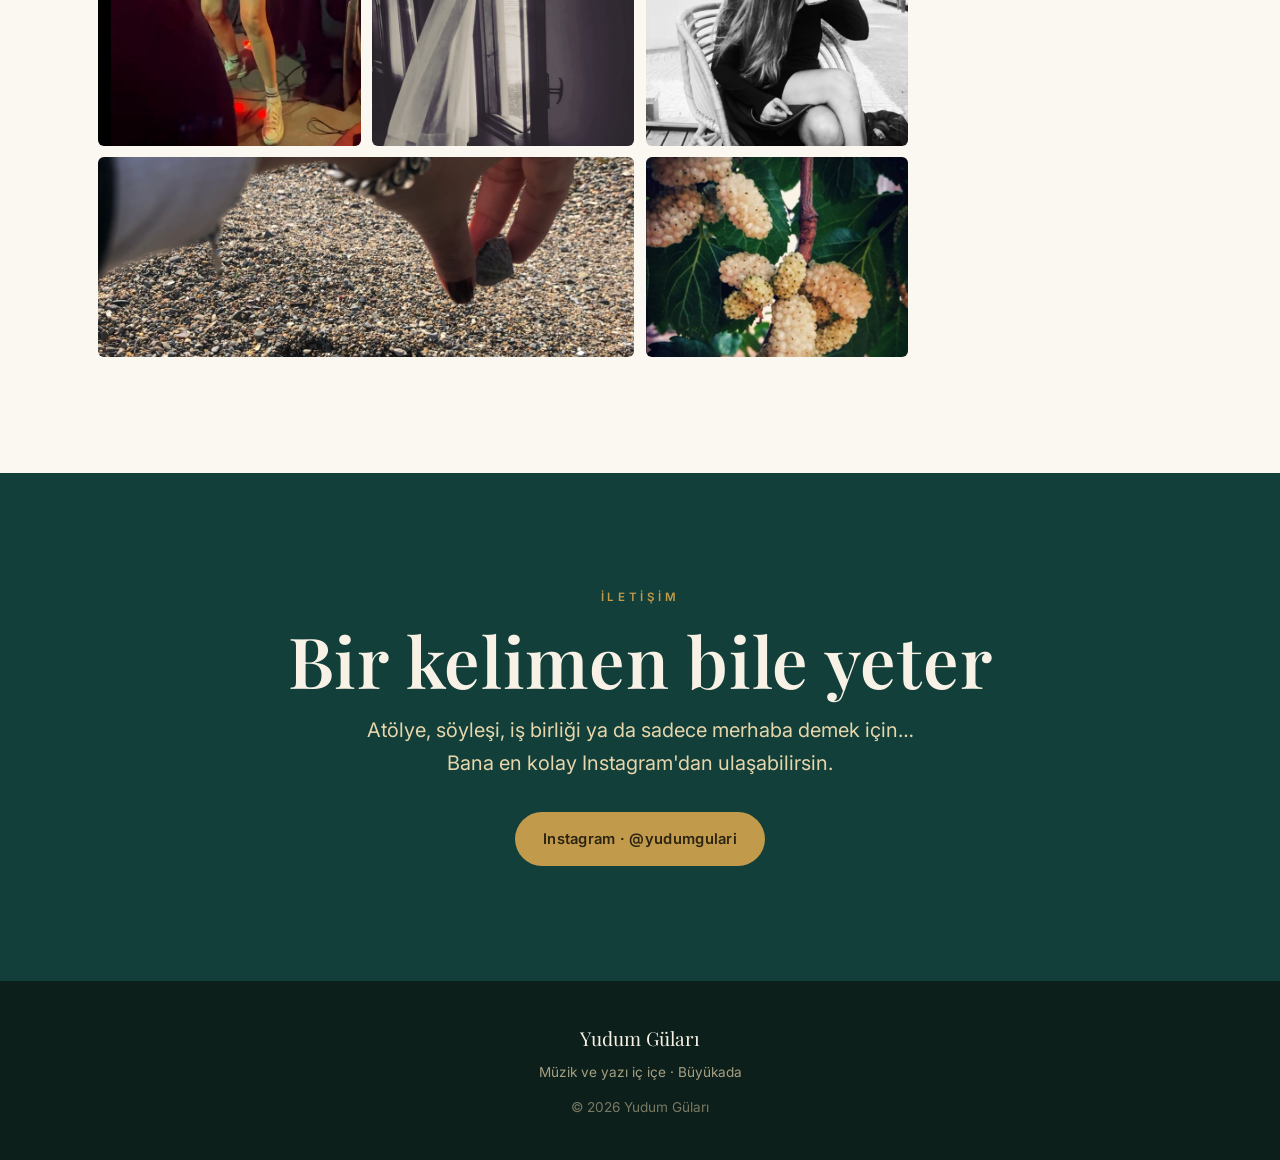
==== commit 88814a38: "Ben Kimim: İTÜ Konservatuar mezuniyet cümlesini kaldır Co-Authored-By: Claude Opus 4.8 <noreply@anth" ====
--- a/index.html
+++ b/index.html
@@ -5,10 +5,64 @@
 <meta name="viewport" content="width=device-width, initial-scale=1.0">
 <title>Yudum Güları — Yazar · Müzisyen · Duygu Avcısı</title>
 <meta name="description" content="Yudum Güları'nın kişisel sayfası. Leblebi Tozu romanı, İçimden Geçen yazıları, Önce Kendi Hikayen yazı atölyesi ve Yudi Yoga.">
+<link rel="canonical" href="https://yudumgulari.com/">
+
+<!-- Open Graph / sosyal paylaşım -->
+<meta property="og:type" content="website">
+<meta property="og:site_name" content="Yudum Güları">
+<meta property="og:title" content="Yudum Güları — Yazar · Müzisyen · Duygu Avcısı">
+<meta property="og:description" content="Leblebi Tozu romanı, İçimden Geçen yazıları, Önce Kendi Hikayen yazı atölyesi ve Yudi Yoga.">
+<meta property="og:url" content="https://yudumgulari.com/">
+<meta property="og:image" content="https://yudumgulari.com/assets/img/portre-kitap.jpg">
+<meta property="og:locale" content="tr_TR">
+<meta name="twitter:card" content="summary_large_image">
+<meta name="twitter:title" content="Yudum Güları — Yazar · Müzisyen · Duygu Avcısı">
+<meta name="twitter:description" content="Leblebi Tozu romanı, İçimden Geçen yazıları, Önce Kendi Hikayen yazı atölyesi ve Yudi Yoga.">
+<meta name="twitter:image" content="https://yudumgulari.com/assets/img/portre-kitap.jpg">
+
 <link rel="preconnect" href="https://fonts.googleapis.com">
 <link rel="preconnect" href="https://fonts.gstatic.com" crossorigin>
 <link href="https://fonts.googleapis.com/css2?family=Playfair+Display:ital,wght@0,500;0,600;0,700;1,500;1,600&family=Inter:wght@400;500;600;700&display=swap" rel="stylesheet">
 <link rel="stylesheet" href="styles.css">
+<!-- Microsoft Clarity -->
+<script type="text/javascript">
+    (function(c,l,a,r,i,t,y){
+        c[a]=c[a]||function(){(c[a].q=c[a].q||[]).push(arguments)};
+        t=l.createElement(r);t.async=1;t.src="https://www.clarity.ms/tag/"+i;
+        y=l.getElementsByTagName(r)[0];y.parentNode.insertBefore(t,y);
+    })(window, document, "clarity", "script", "xbzxcrj7v9");
+</script>
+<script type="application/ld+json">
+{
+  "@context": "https://schema.org",
+  "@graph": [
+    {
+      "@type": "Person",
+      "@id": "https://yudumgulari.com/#yudum",
+      "name": "Yudum Güları",
+      "url": "https://yudumgulari.com/",
+      "image": "https://yudumgulari.com/assets/img/portre-kitap.jpg",
+      "jobTitle": ["Yazar", "Müzisyen", "Yoga Eğitmeni"],
+      "description": "Yazar, müzisyen ve yoga eğitmeni. Leblebi Tozu romanının yazarı.",
+      "alumniOf": "İstanbul Teknik Üniversitesi Konservatuarı",
+      "sameAs": ["https://www.instagram.com/yudumgulari/"]
+    },
+    {
+      "@type": "Book",
+      "@id": "https://yudumgulari.com/#leblebi-tozu",
+      "name": "Leblebi Tozu",
+      "author": { "@id": "https://yudumgulari.com/#yudum" },
+      "publisher": "Yediveren Yayınları",
+      "datePublished": "2023",
+      "inLanguage": "tr",
+      "bookFormat": "https://schema.org/Paperback",
+      "genre": "Roman",
+      "description": "Ebeveyn-çocuk ilişkileri ve bir genç kızın onları aşma mücadelesi.",
+      "url": "https://www.dr.com.tr/kitap/leblebi-tozu/yudum-gulari/edebiyat/roman/turk-romani/urunno=0002074157001"
+    }
+  ]
+}
+</script>
 </head>
 <body>
 
@@ -66,7 +120,7 @@
     <div class="split-text">
       <p class="eyebrow">Ben Kimim</p>
       <h2 class="section-title">Sustuğumuz şeyleri konuşmayı severim</h2>
-      <p class="lead" style="max-width:none;margin-bottom:1.2rem">İstanbul Teknik Üniversitesi Konservatuarı'ndan mezun oldum; o günden beri müzikle yazı hayatımda hep iç içe yaşadı. Hayata dair yazıyorum, tecrübelerimi paylaşıyorum.</p>
+      <p class="lead" style="max-width:none;margin-bottom:1.2rem">Müzikle yazı hayatımda hep iç içe yaşadı. Hayata dair yazıyorum, tecrübelerimi paylaşıyorum.</p>
       <p style="color:var(--ink-soft);margin-bottom:1.2rem">İlişkiler ve iletişim, kadınlık, annelik, hayatın zorlarını kolaya çevirmek için yaptığımız çalışmalar, terapiler, meditasyonlar… Beni en çok bunlar büyütüyor. İnsanların sustuğu şeyleri konuşmak, anlatmak isterim. Kendimi bir <em>duygu avcısı</em> olarak görüyorum.</p>
       <p style="color:var(--ink-soft)">Bugün Büyükada'da, denizin ve çam kokusunun içinde; bazen sahnede şarkı söylerken, bazen bir deftere eğilmiş yazarken, bazen de bir yoga matının üzerinde nefes alırken bulabilirsiniz beni.</p>
     </div>
@@ -153,7 +207,7 @@
 <section class="bg-cream">
   <div class="wrap two-banners reveal">
     <div class="feature-banner" id="atolye">
-      <img src="assets/img/kutuphane.jpg" alt="">
+      <img src="assets/img/kutuphane.jpg" alt="Önce Kendi Hikayen yazı atölyesi">
       <div class="fb-content">
         <p class="eyebrow" style="color:var(--gold-soft)">Yazı Atölyesi</p>
         <h2>Önce Kendi Hikayen</h2>
@@ -162,7 +216,7 @@
       </div>
     </div>
     <div class="feature-banner" id="yoga">
-      <img src="assets/img/okuma-bahce.jpg" alt="">
+      <img src="assets/img/okuma-bahce.jpg" alt="Yudi Yoga — bedenle barışmak">
       <div class="fb-content">
         <p class="eyebrow" style="color:var(--gold-soft)">Yudi Yoga</p>
         <h2>Bedenle barışmak</h2>
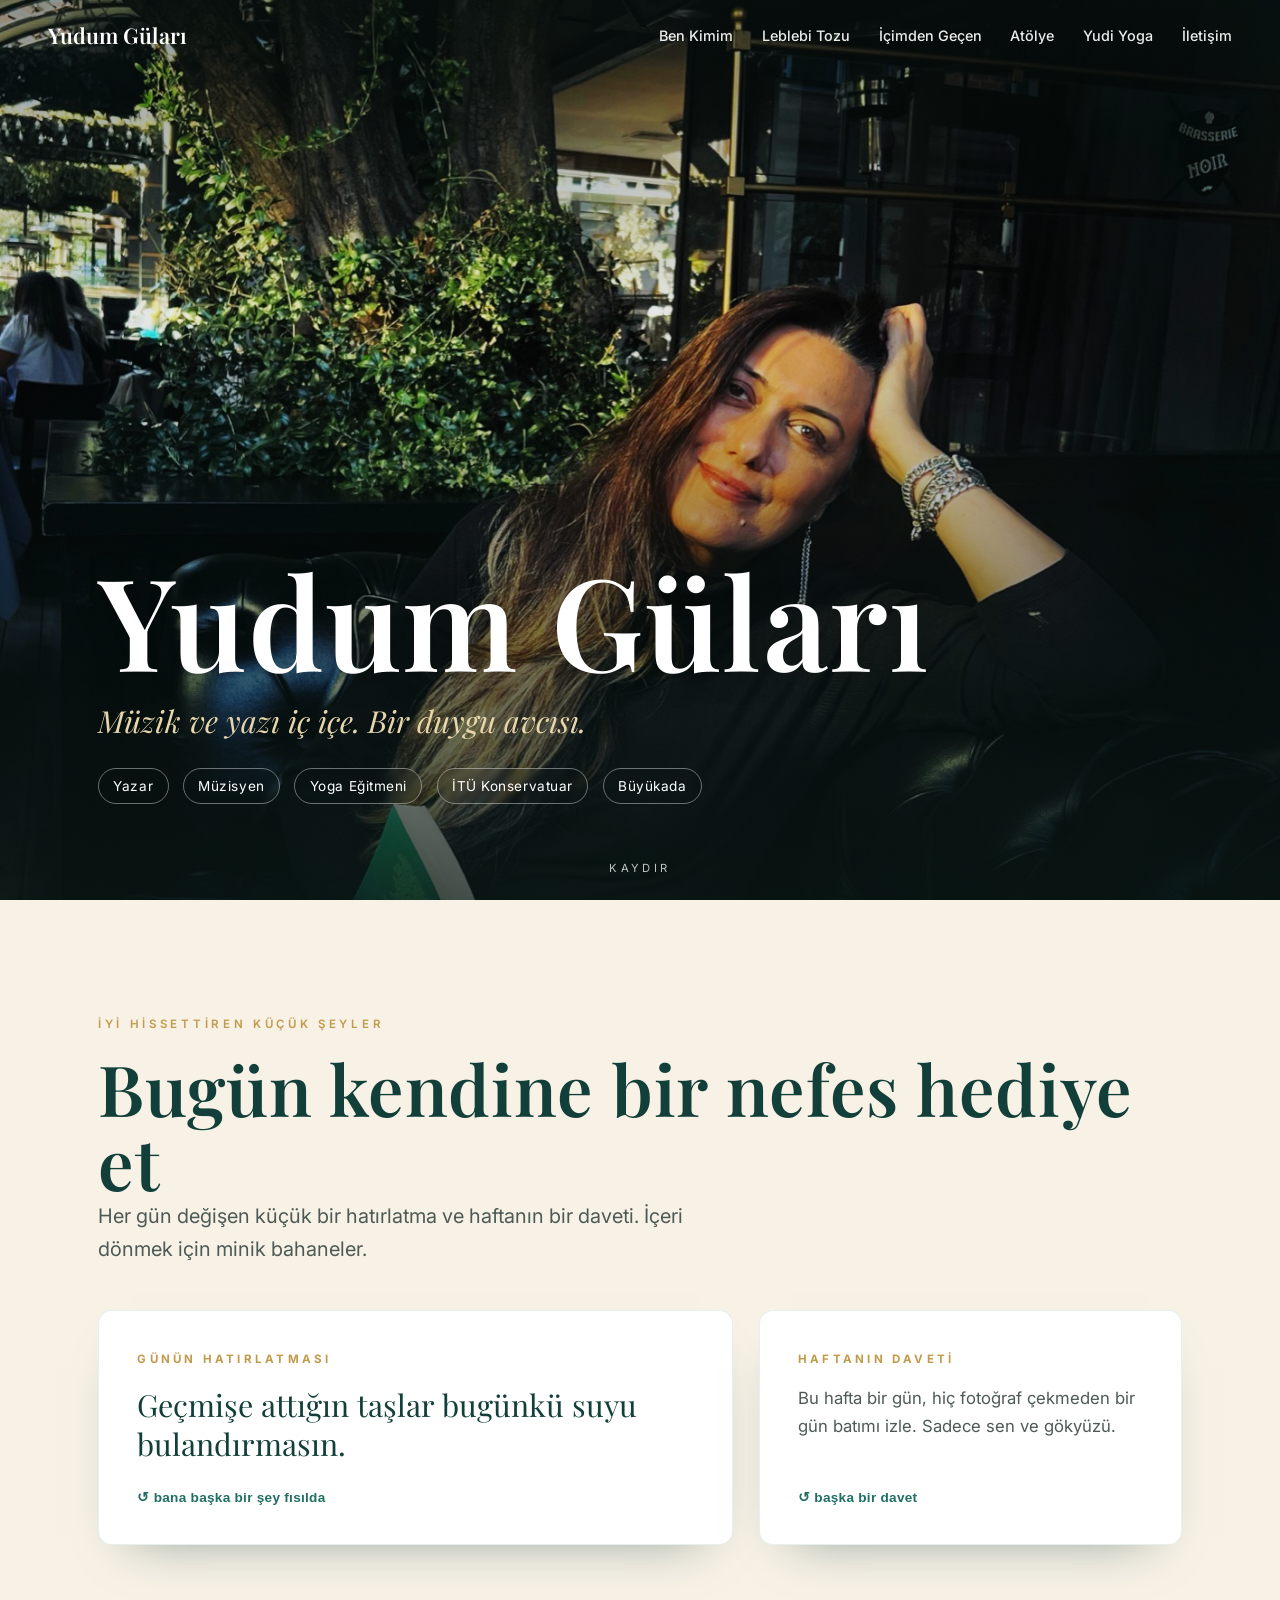
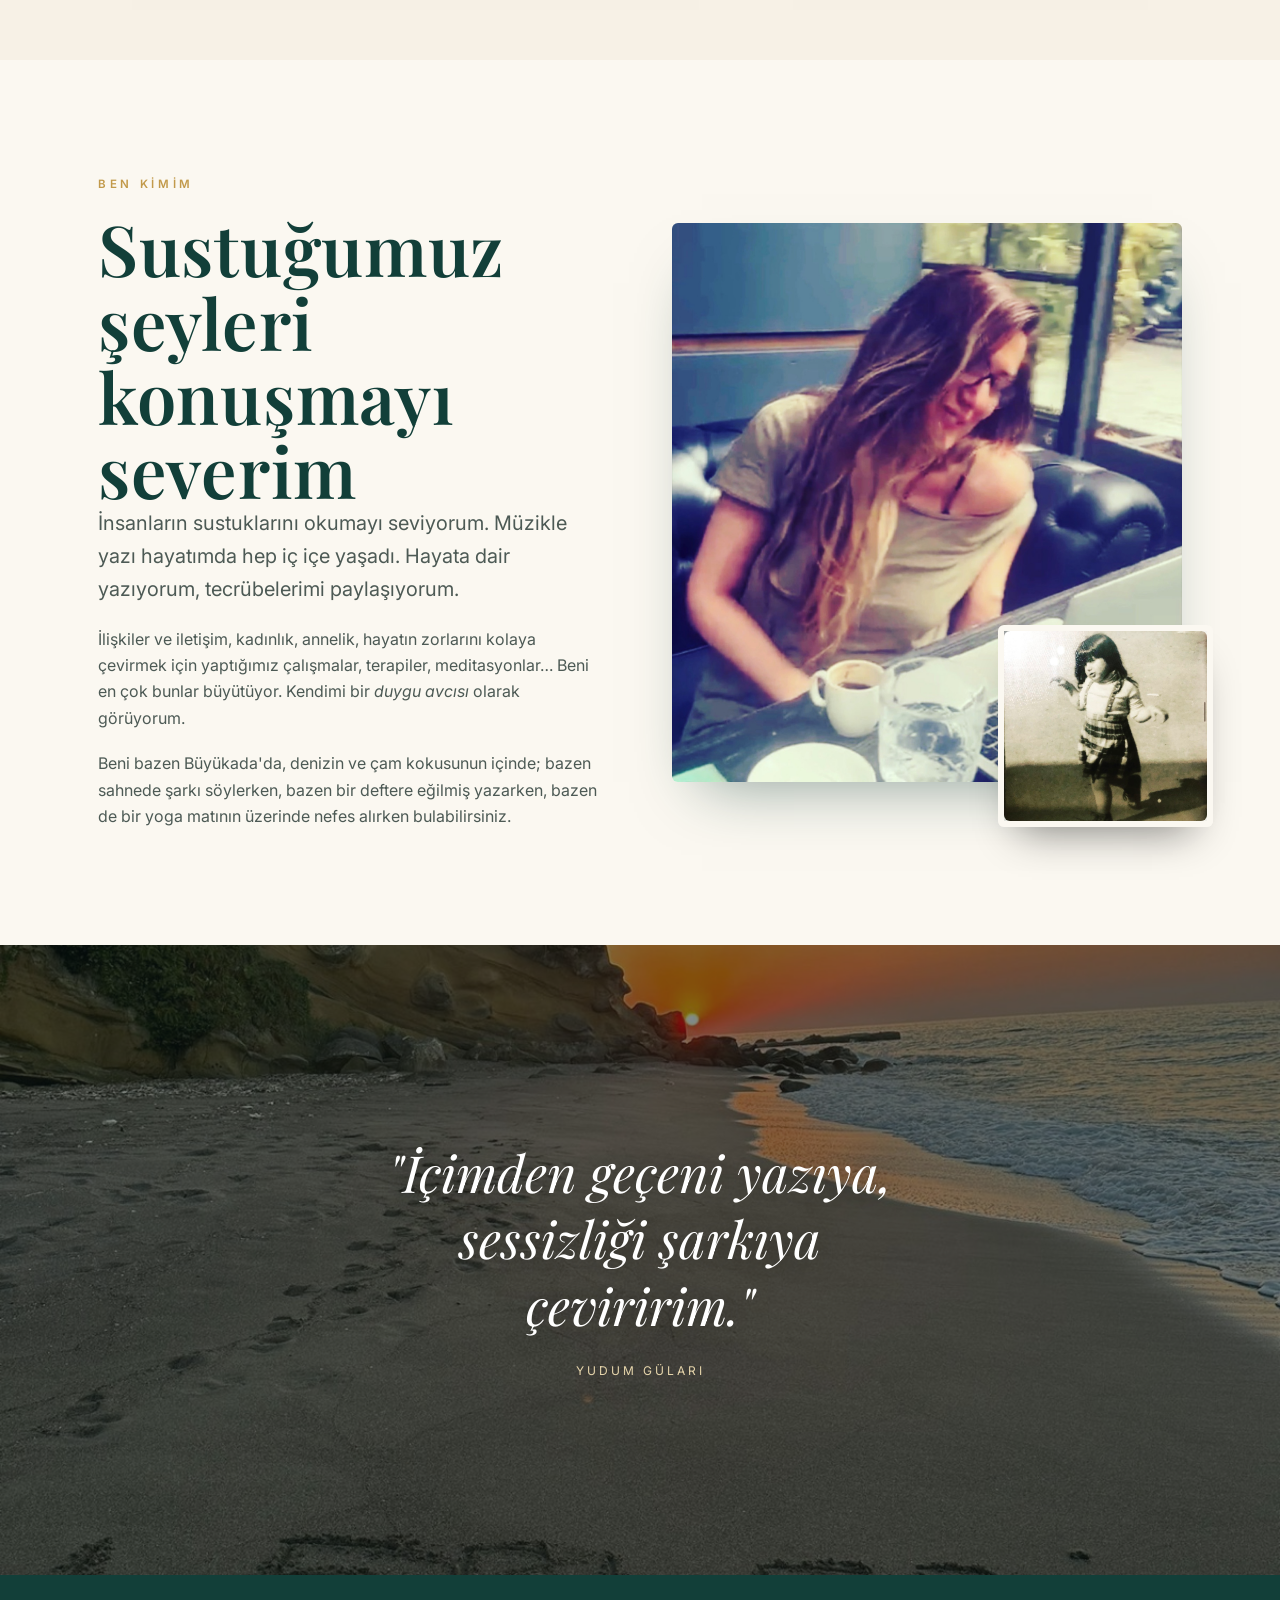
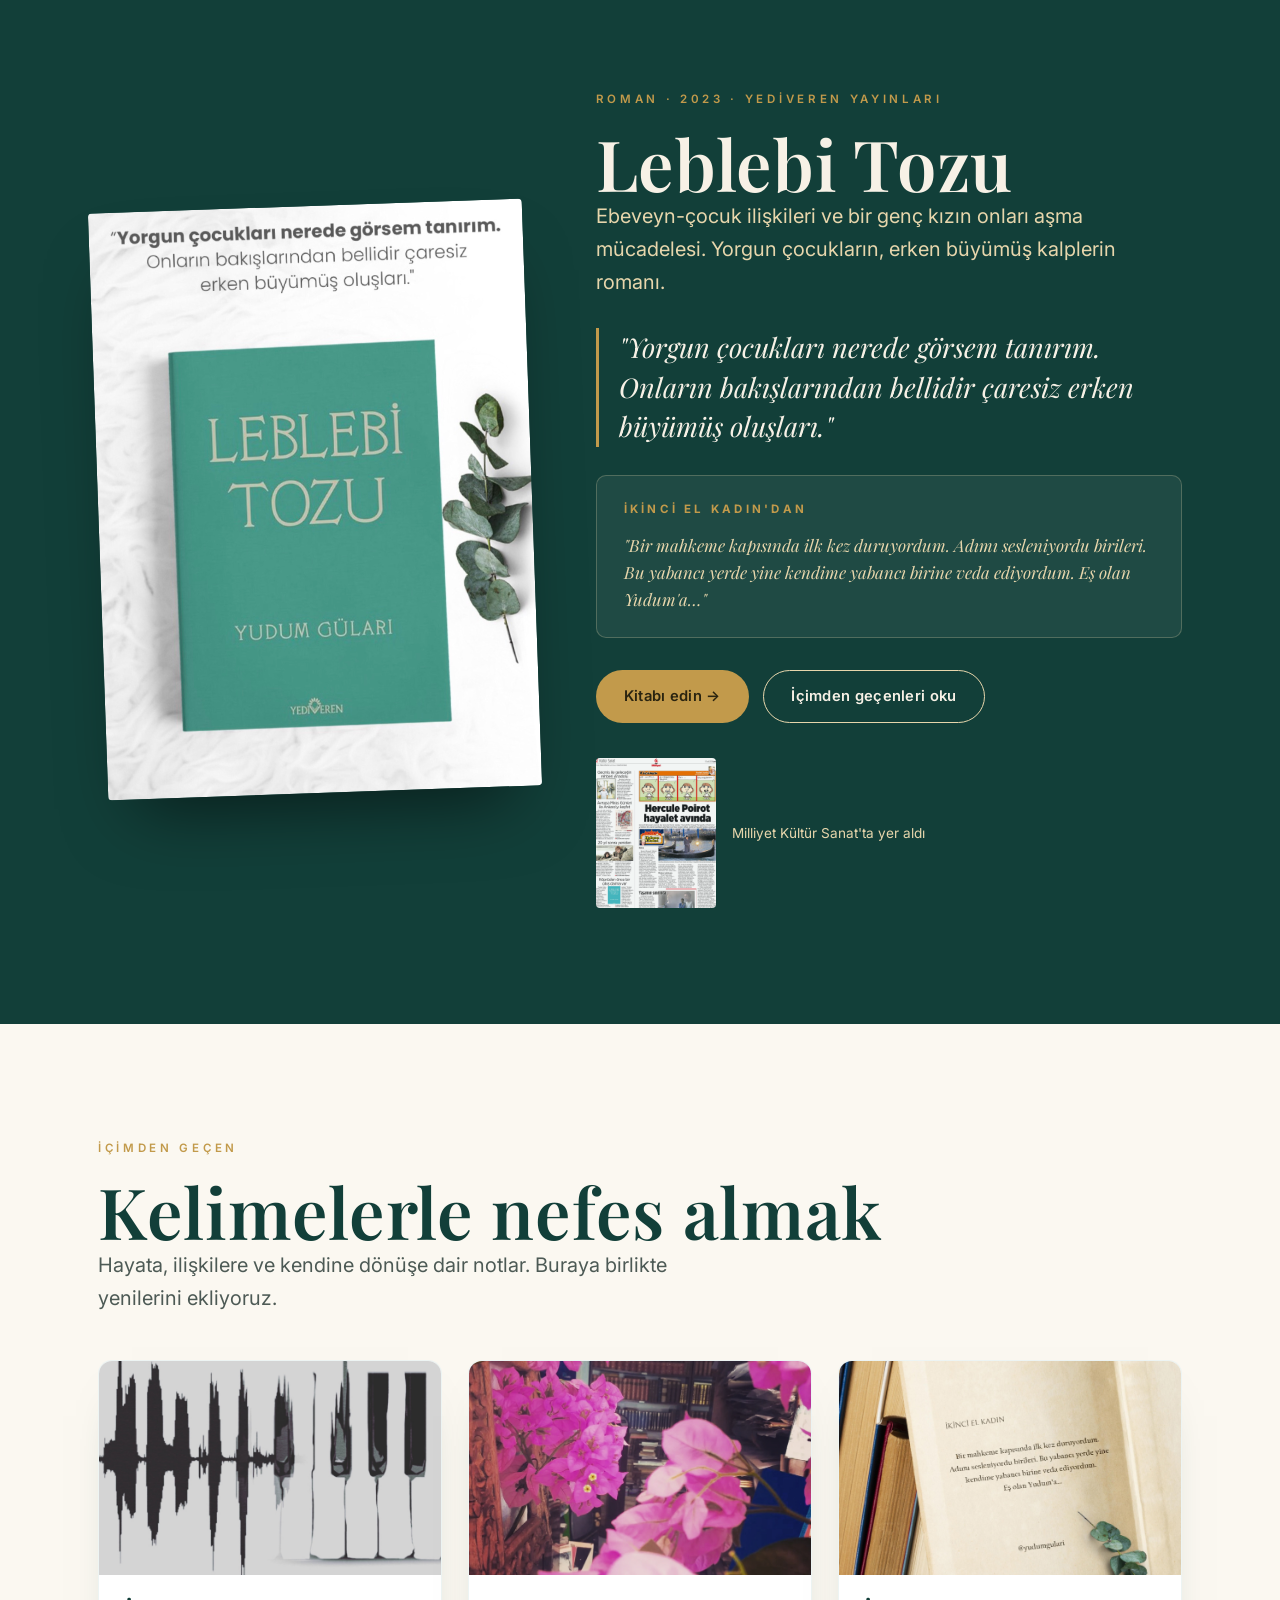
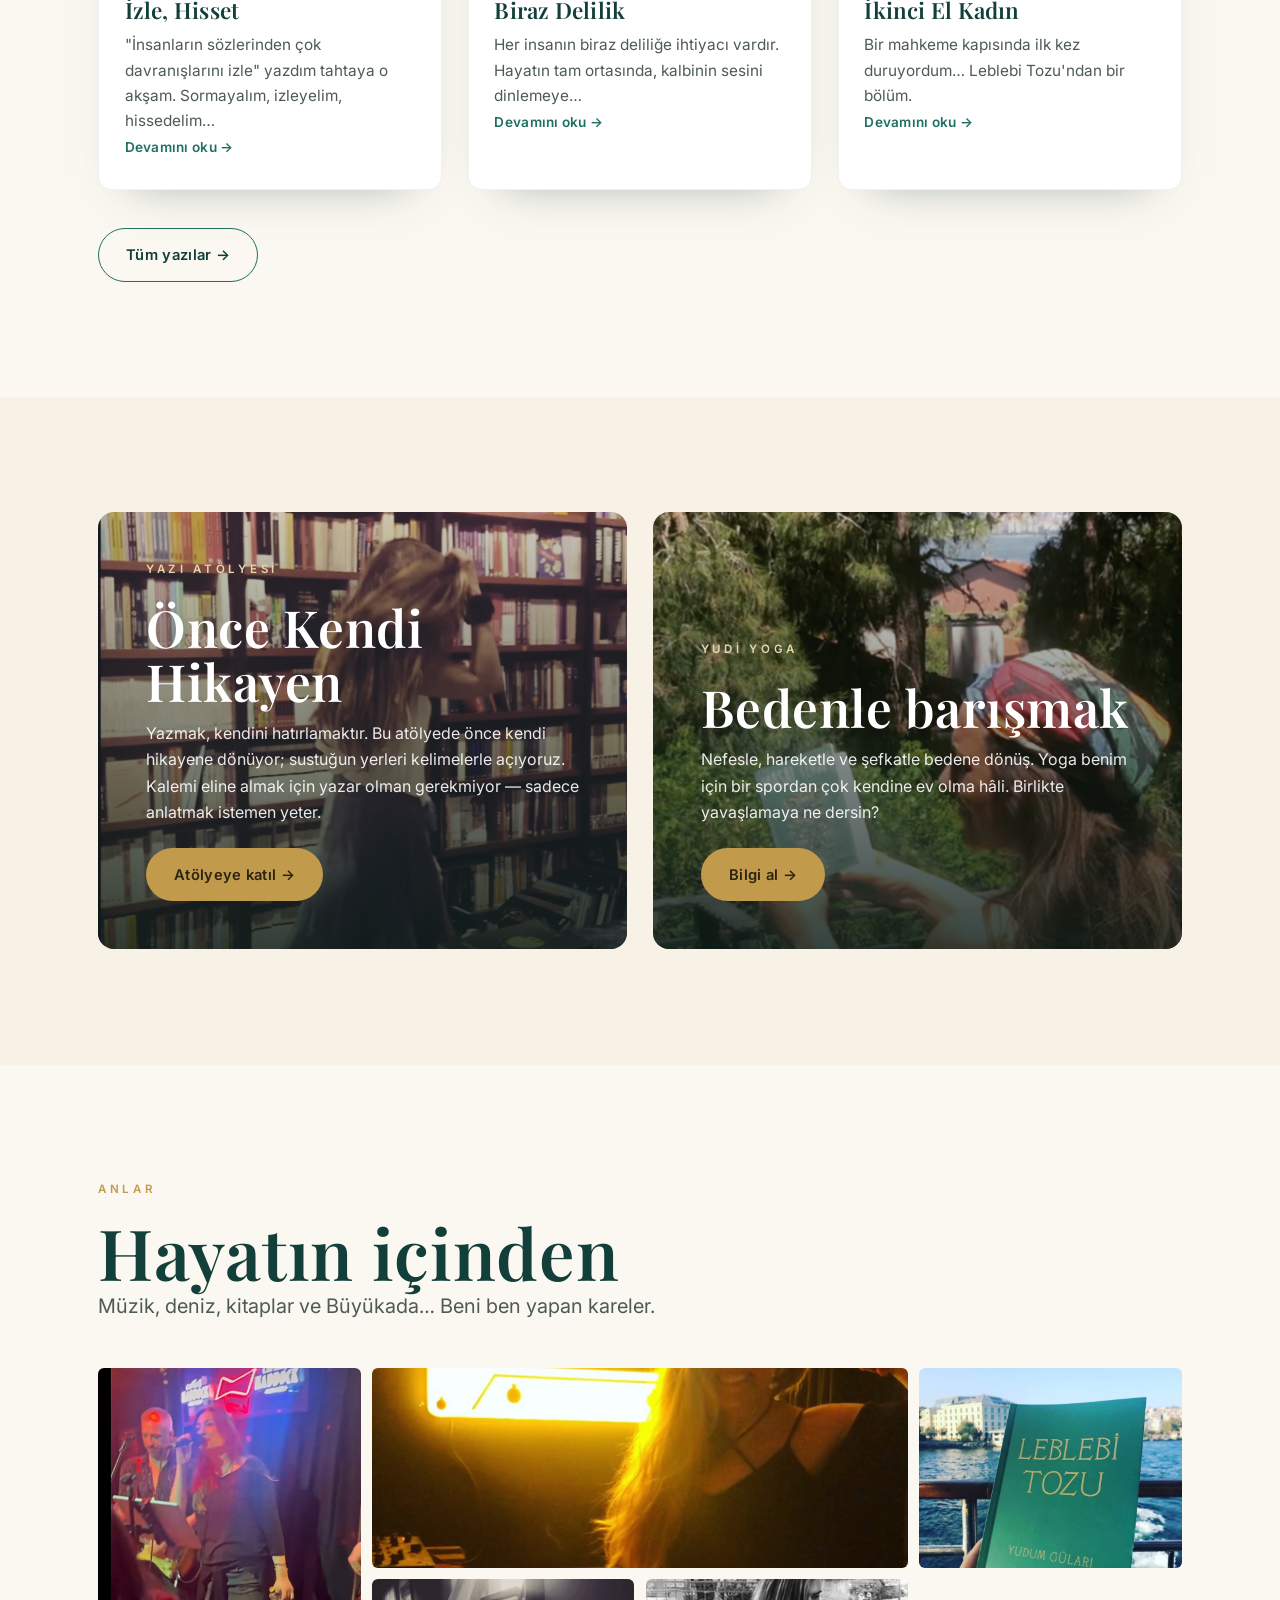
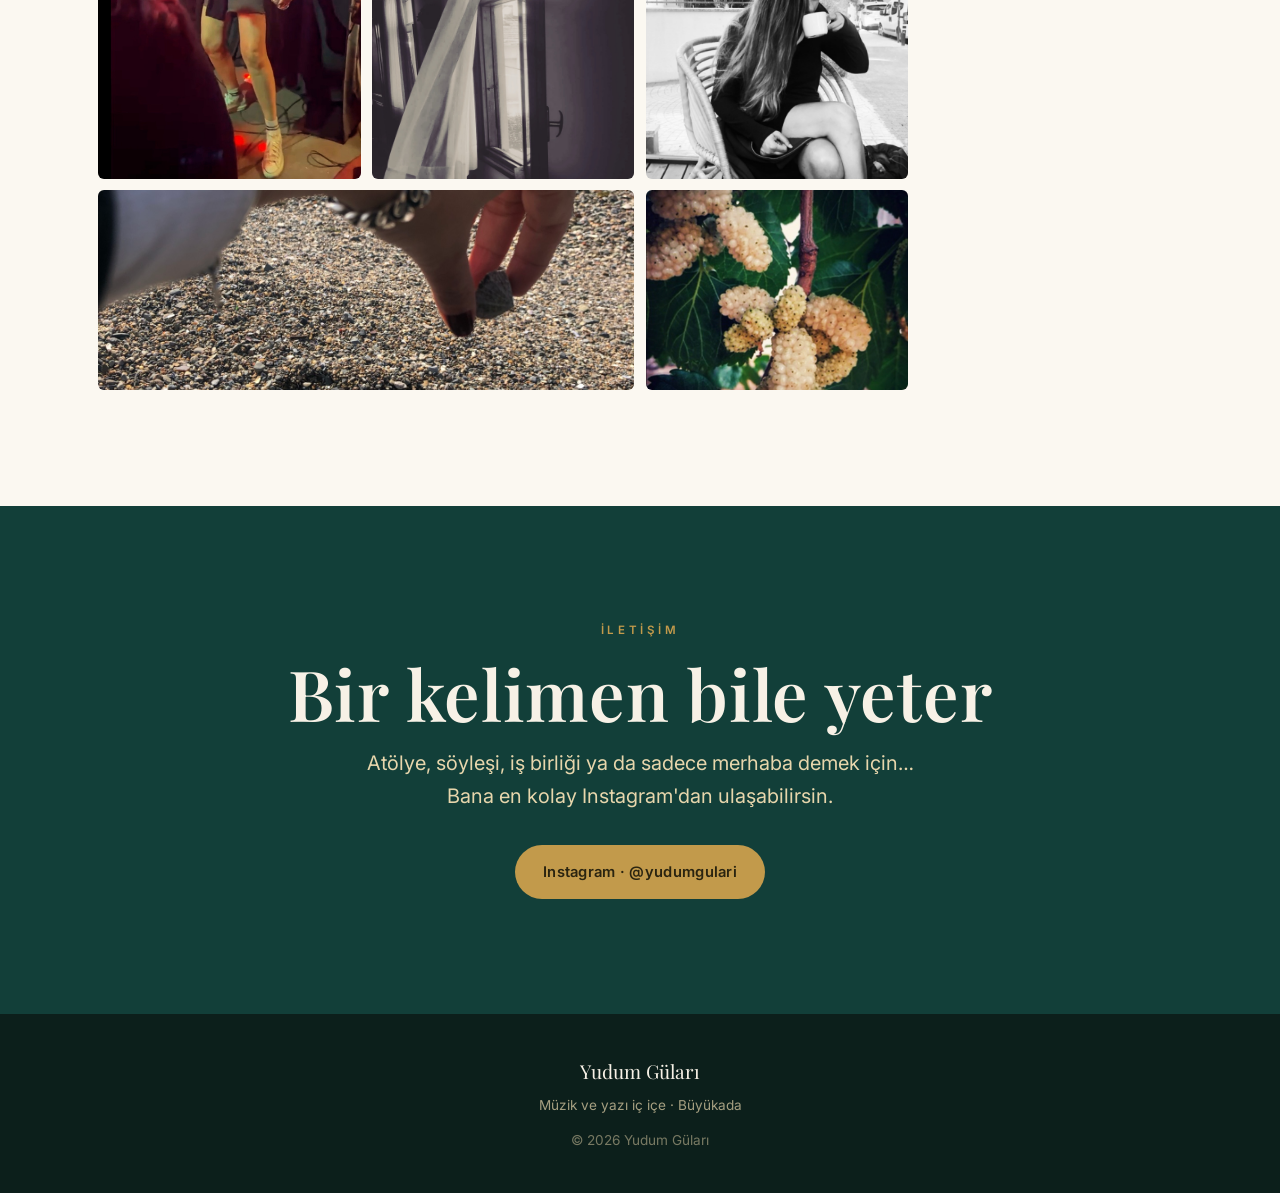
==== commit cac78e23: "Ben Kimim metnini güncelle Co-Authored-By: Claude Opus 4.8 <noreply@anthropic.com>" ====
--- a/index.html
+++ b/index.html
@@ -120,9 +120,9 @@
     <div class="split-text">
       <p class="eyebrow">Ben Kimim</p>
       <h2 class="section-title">Sustuğumuz şeyleri konuşmayı severim</h2>
-      <p class="lead" style="max-width:none;margin-bottom:1.2rem">Müzikle yazı hayatımda hep iç içe yaşadı. Hayata dair yazıyorum, tecrübelerimi paylaşıyorum.</p>
-      <p style="color:var(--ink-soft);margin-bottom:1.2rem">İlişkiler ve iletişim, kadınlık, annelik, hayatın zorlarını kolaya çevirmek için yaptığımız çalışmalar, terapiler, meditasyonlar… Beni en çok bunlar büyütüyor. İnsanların sustuğu şeyleri konuşmak, anlatmak isterim. Kendimi bir <em>duygu avcısı</em> olarak görüyorum.</p>
-      <p style="color:var(--ink-soft)">Bugün Büyükada'da, denizin ve çam kokusunun içinde; bazen sahnede şarkı söylerken, bazen bir deftere eğilmiş yazarken, bazen de bir yoga matının üzerinde nefes alırken bulabilirsiniz beni.</p>
+      <p class="lead" style="max-width:none;margin-bottom:1.2rem">İnsanların sustuklarını okumayı seviyorum. Müzikle yazı hayatımda hep iç içe yaşadı. Hayata dair yazıyorum, tecrübelerimi paylaşıyorum.</p>
+      <p style="color:var(--ink-soft);margin-bottom:1.2rem">İlişkiler ve iletişim, kadınlık, annelik, hayatın zorlarını kolaya çevirmek için yaptığımız çalışmalar, terapiler, meditasyonlar… Beni en çok bunlar büyütüyor. Kendimi bir <em>duygu avcısı</em> olarak görüyorum.</p>
+      <p style="color:var(--ink-soft)">Beni bazen Büyükada'da, denizin ve çam kokusunun içinde; bazen sahnede şarkı söylerken, bazen bir deftere eğilmiş yazarken, bazen de bir yoga matının üzerinde nefes alırken bulabilirsiniz.</p>
     </div>
     <div class="split-media">
       <img src="assets/img/yazarken.jpg" alt="Yudum yazarken">
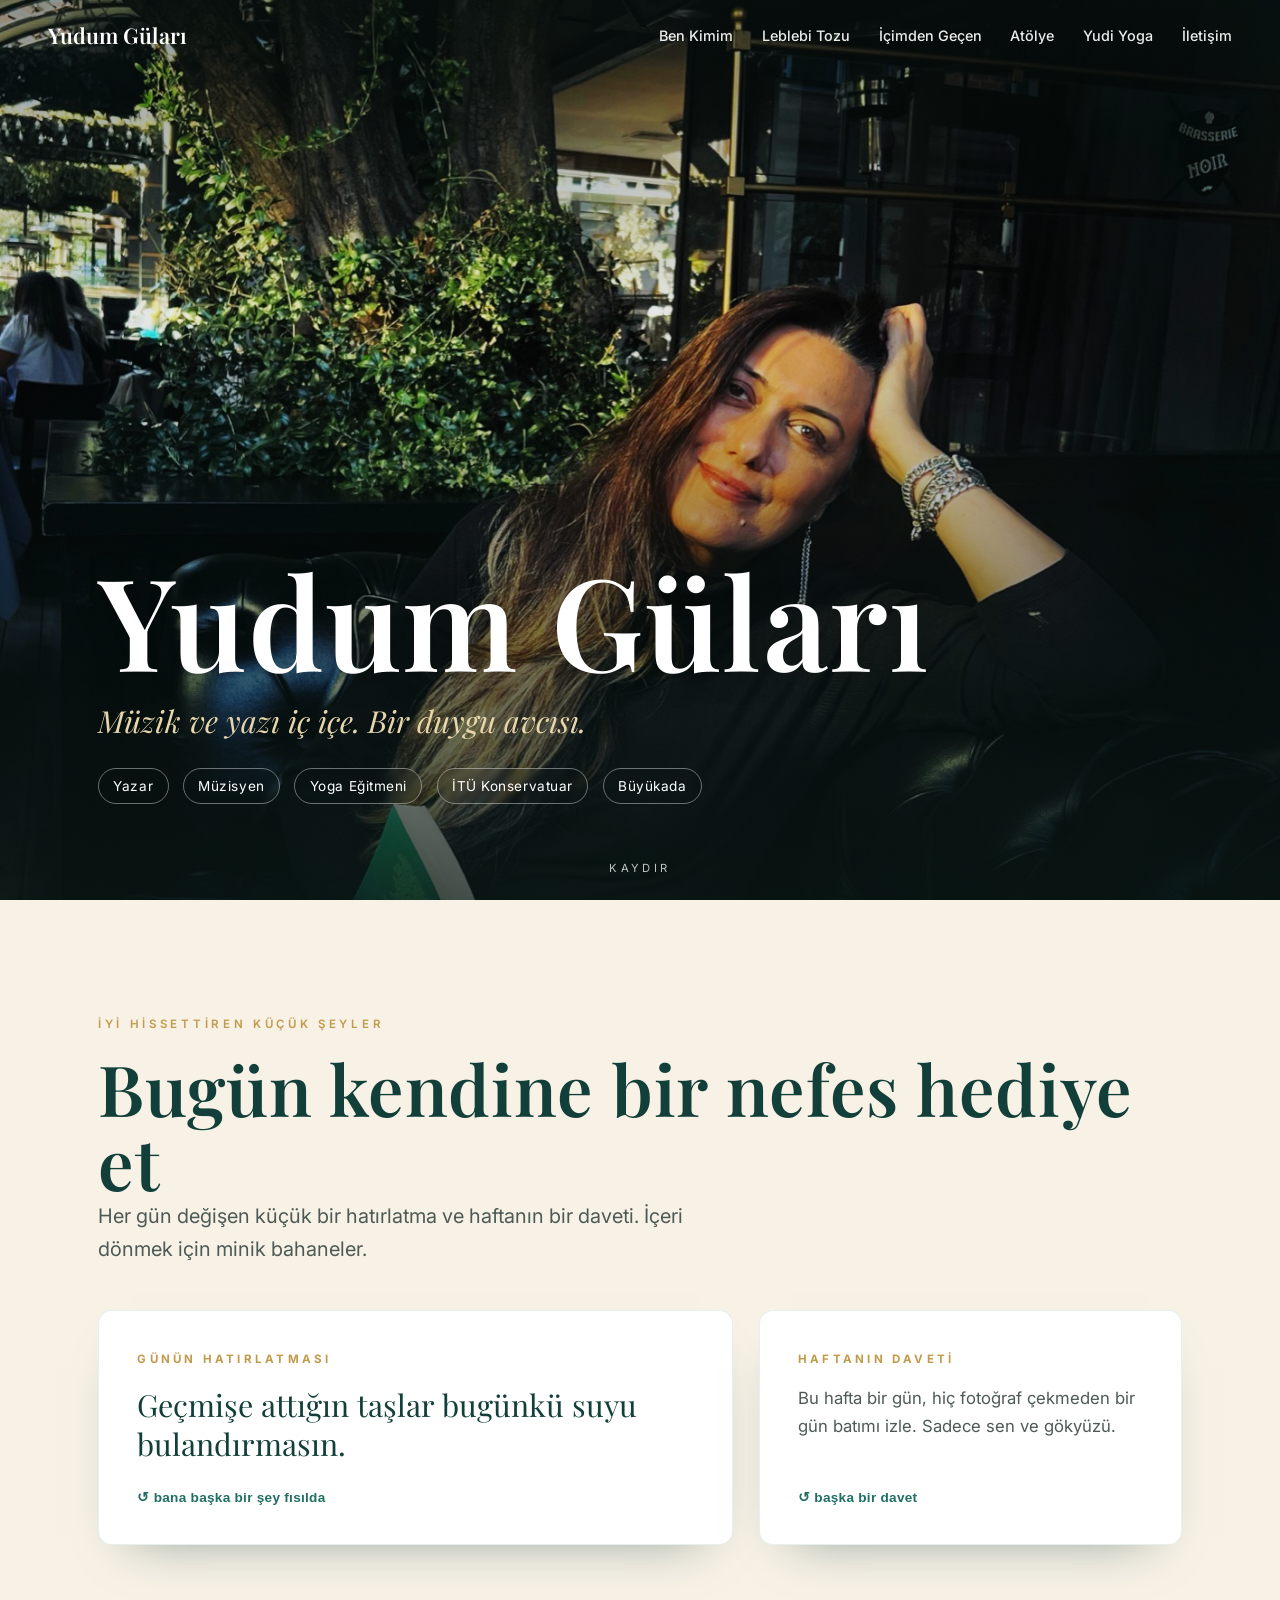
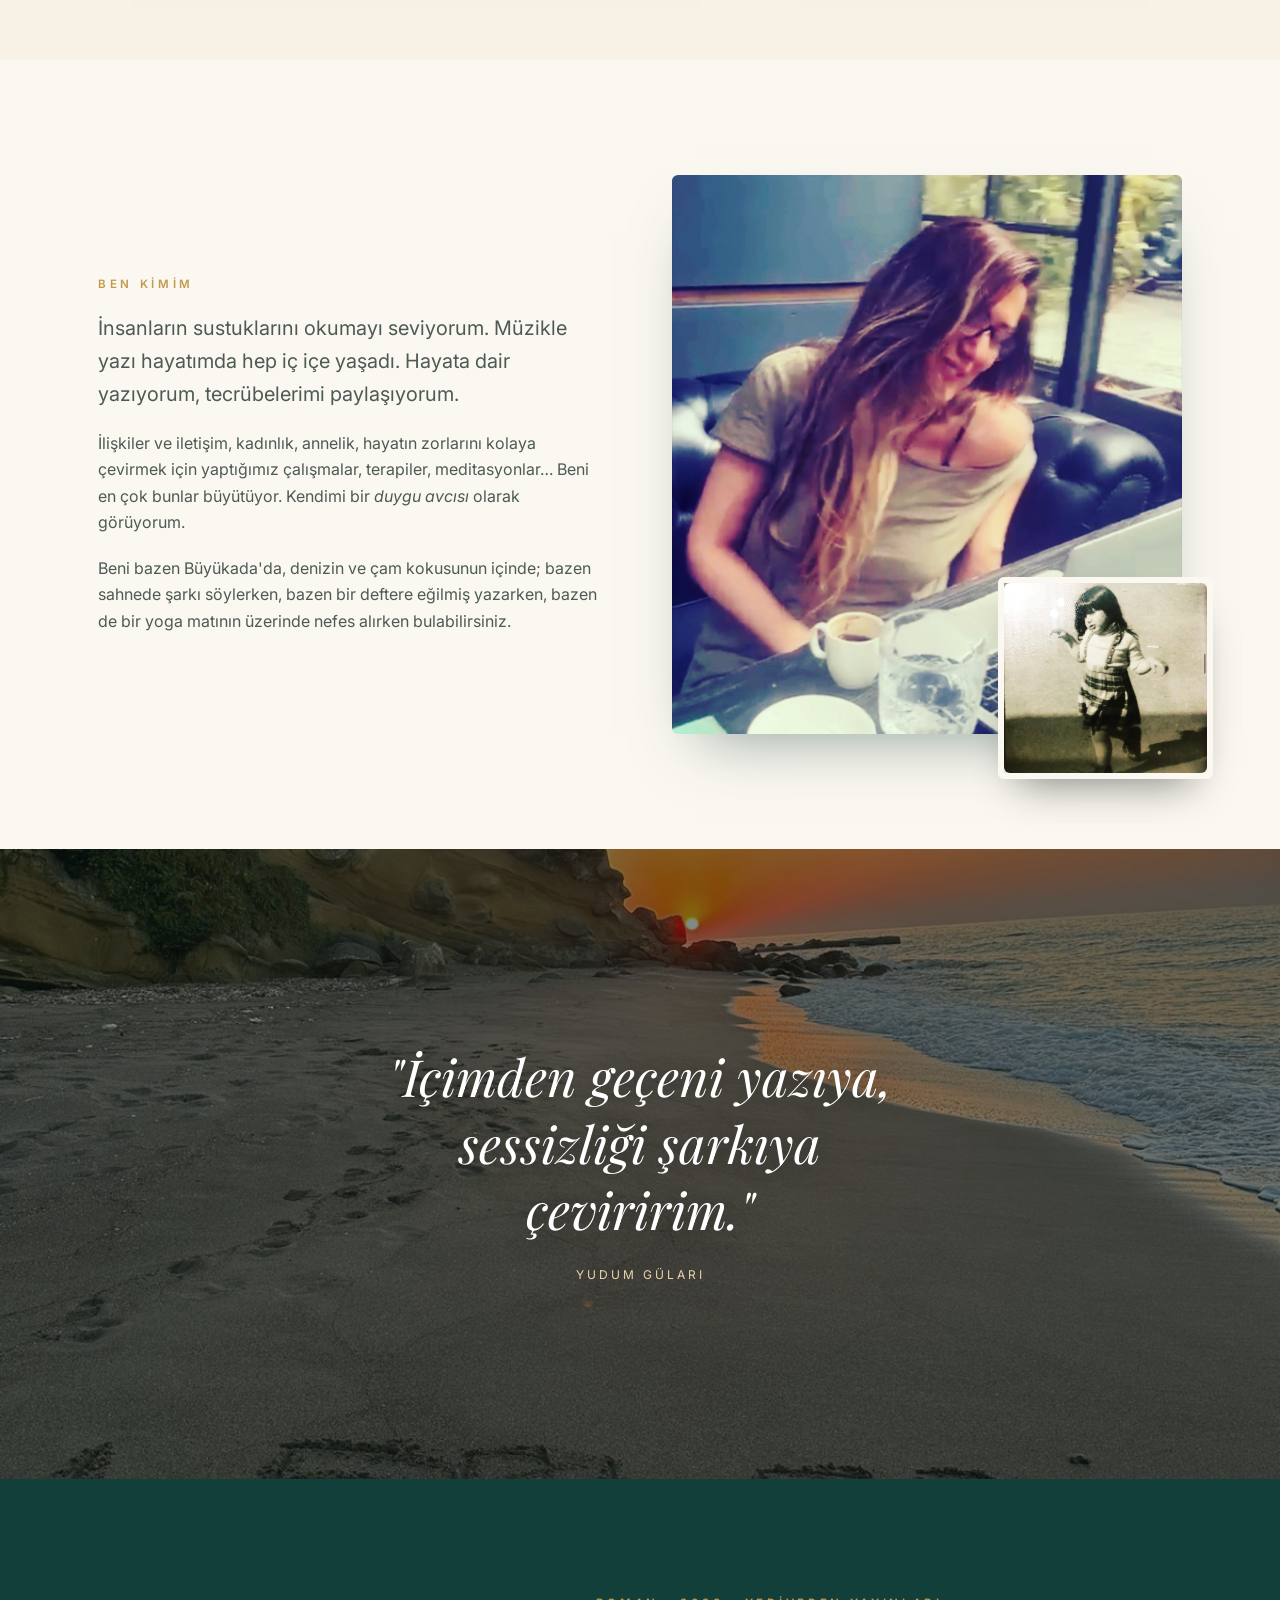
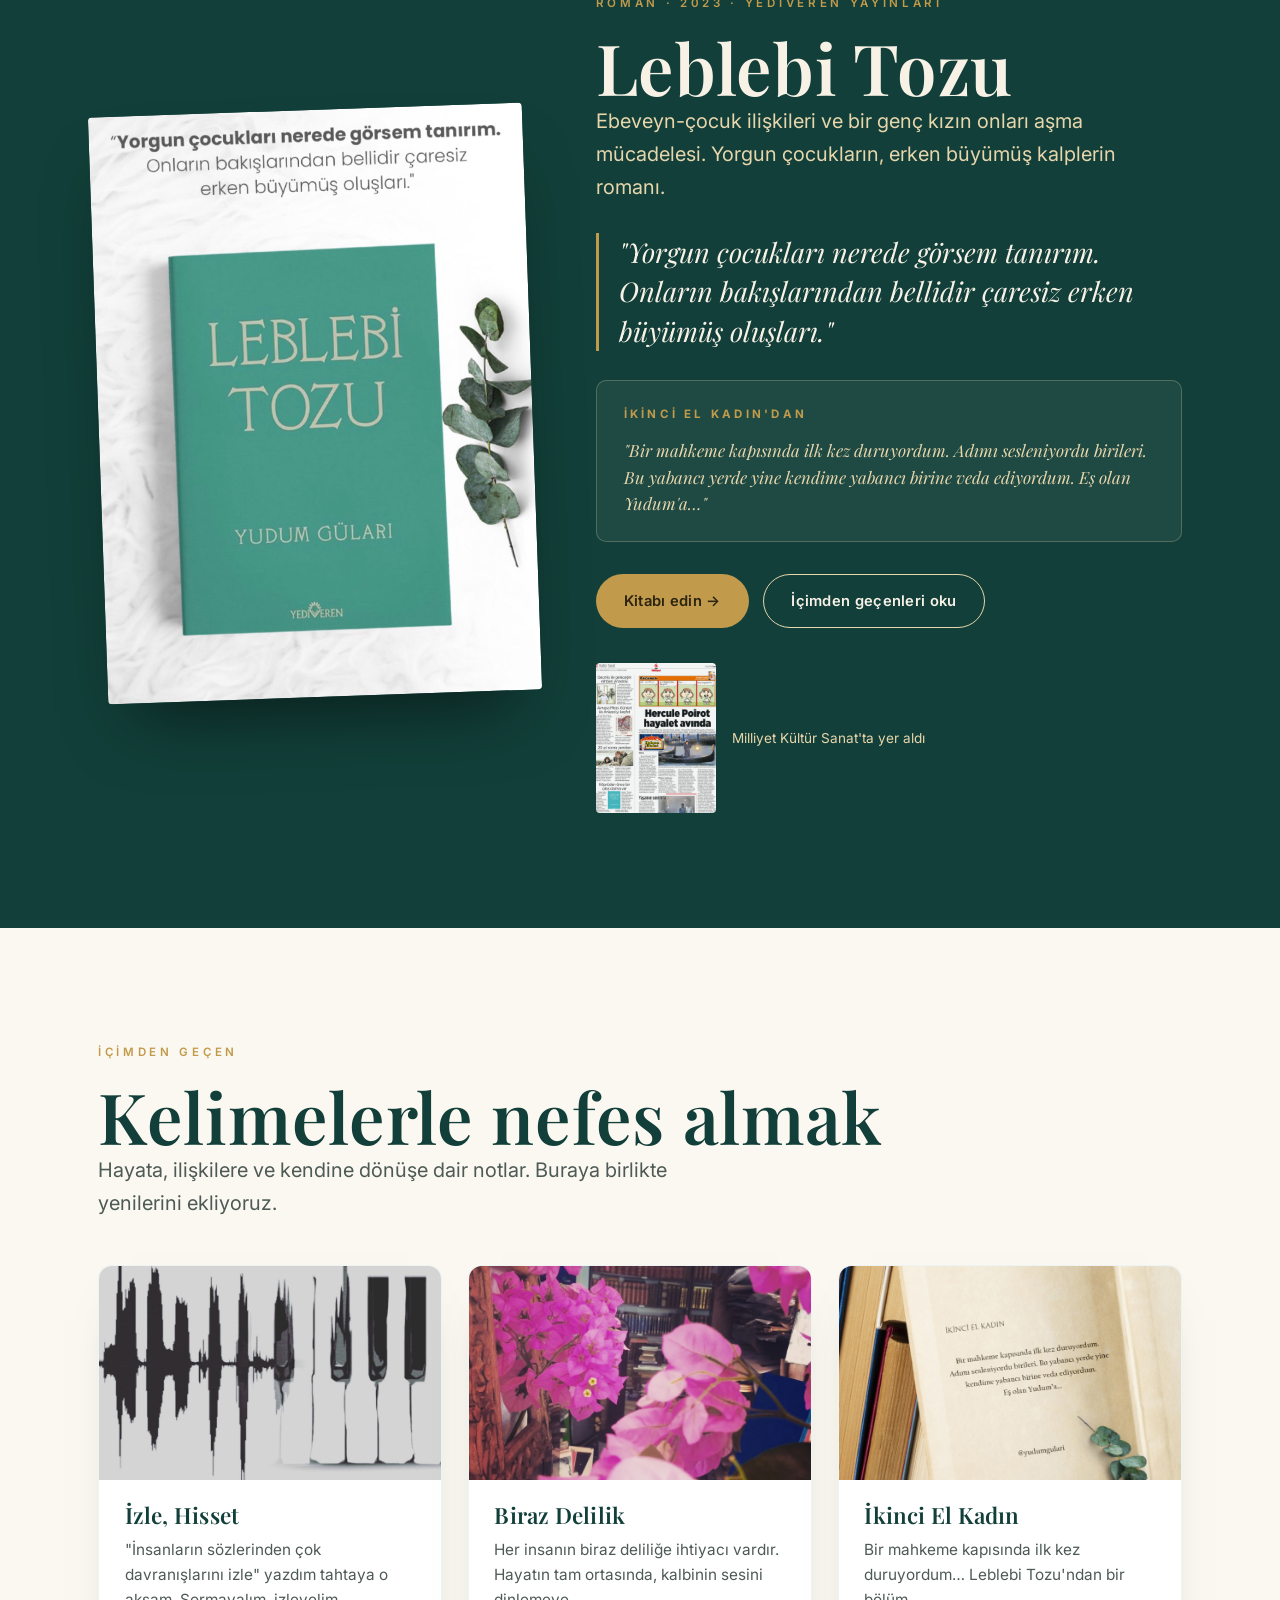
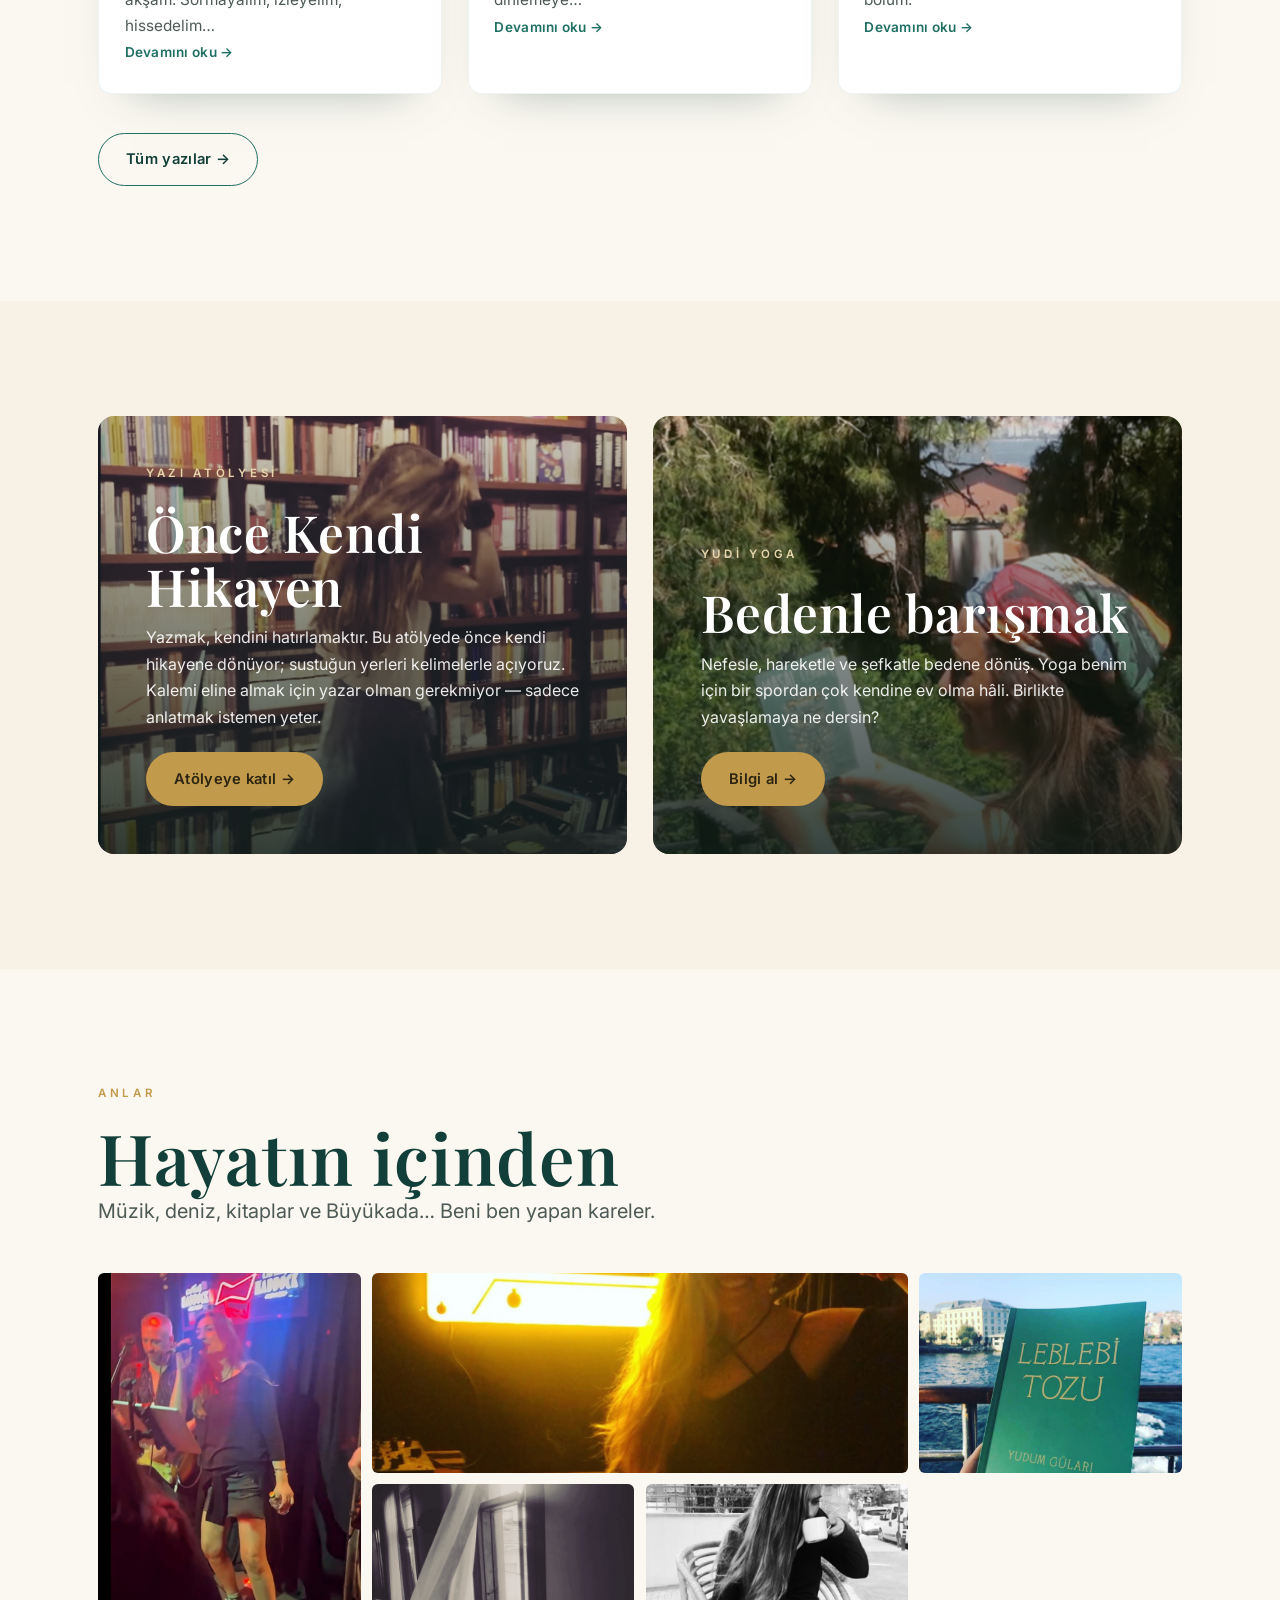
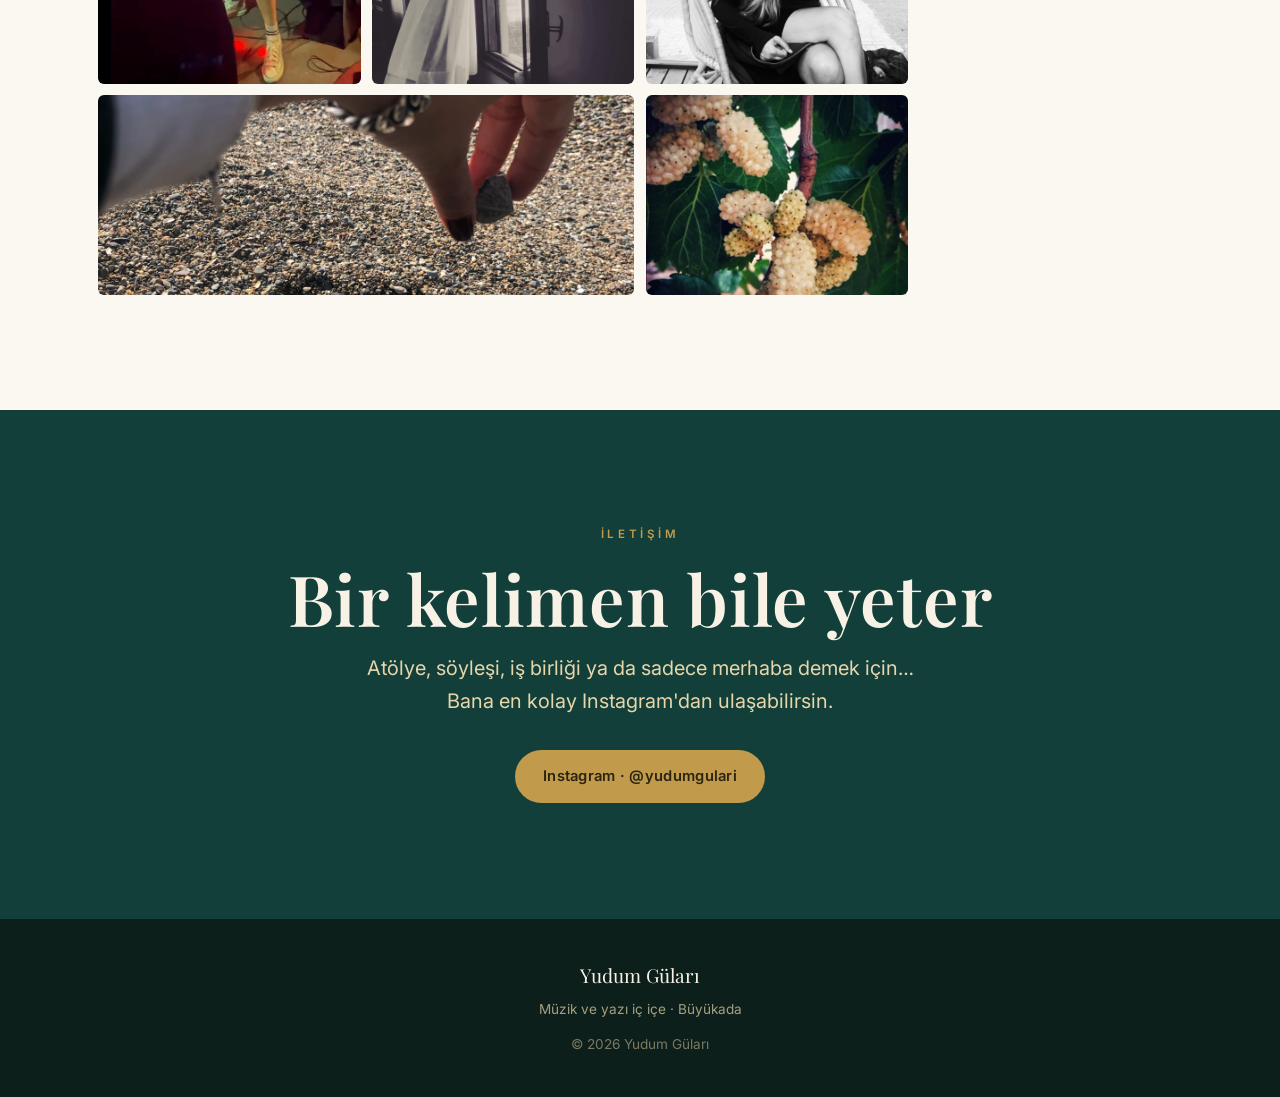
==== commit 20f0b45e: "Ben Kimim: başlık cümlesini kaldır Co-Authored-By: Claude Opus 4.8 <noreply@anthropic.com>" ====
--- a/index.html
+++ b/index.html
@@ -119,7 +119,6 @@
   <div class="wrap split reveal">
     <div class="split-text">
       <p class="eyebrow">Ben Kimim</p>
-      <h2 class="section-title">Sustuğumuz şeyleri konuşmayı severim</h2>
       <p class="lead" style="max-width:none;margin-bottom:1.2rem">İnsanların sustuklarını okumayı seviyorum. Müzikle yazı hayatımda hep iç içe yaşadı. Hayata dair yazıyorum, tecrübelerimi paylaşıyorum.</p>
       <p style="color:var(--ink-soft);margin-bottom:1.2rem">İlişkiler ve iletişim, kadınlık, annelik, hayatın zorlarını kolaya çevirmek için yaptığımız çalışmalar, terapiler, meditasyonlar… Beni en çok bunlar büyütüyor. Kendimi bir <em>duygu avcısı</em> olarak görüyorum.</p>
       <p style="color:var(--ink-soft)">Beni bazen Büyükada'da, denizin ve çam kokusunun içinde; bazen sahnede şarkı söylerken, bazen bir deftere eğilmiş yazarken, bazen de bir yoga matının üzerinde nefes alırken bulabilirsiniz.</p>
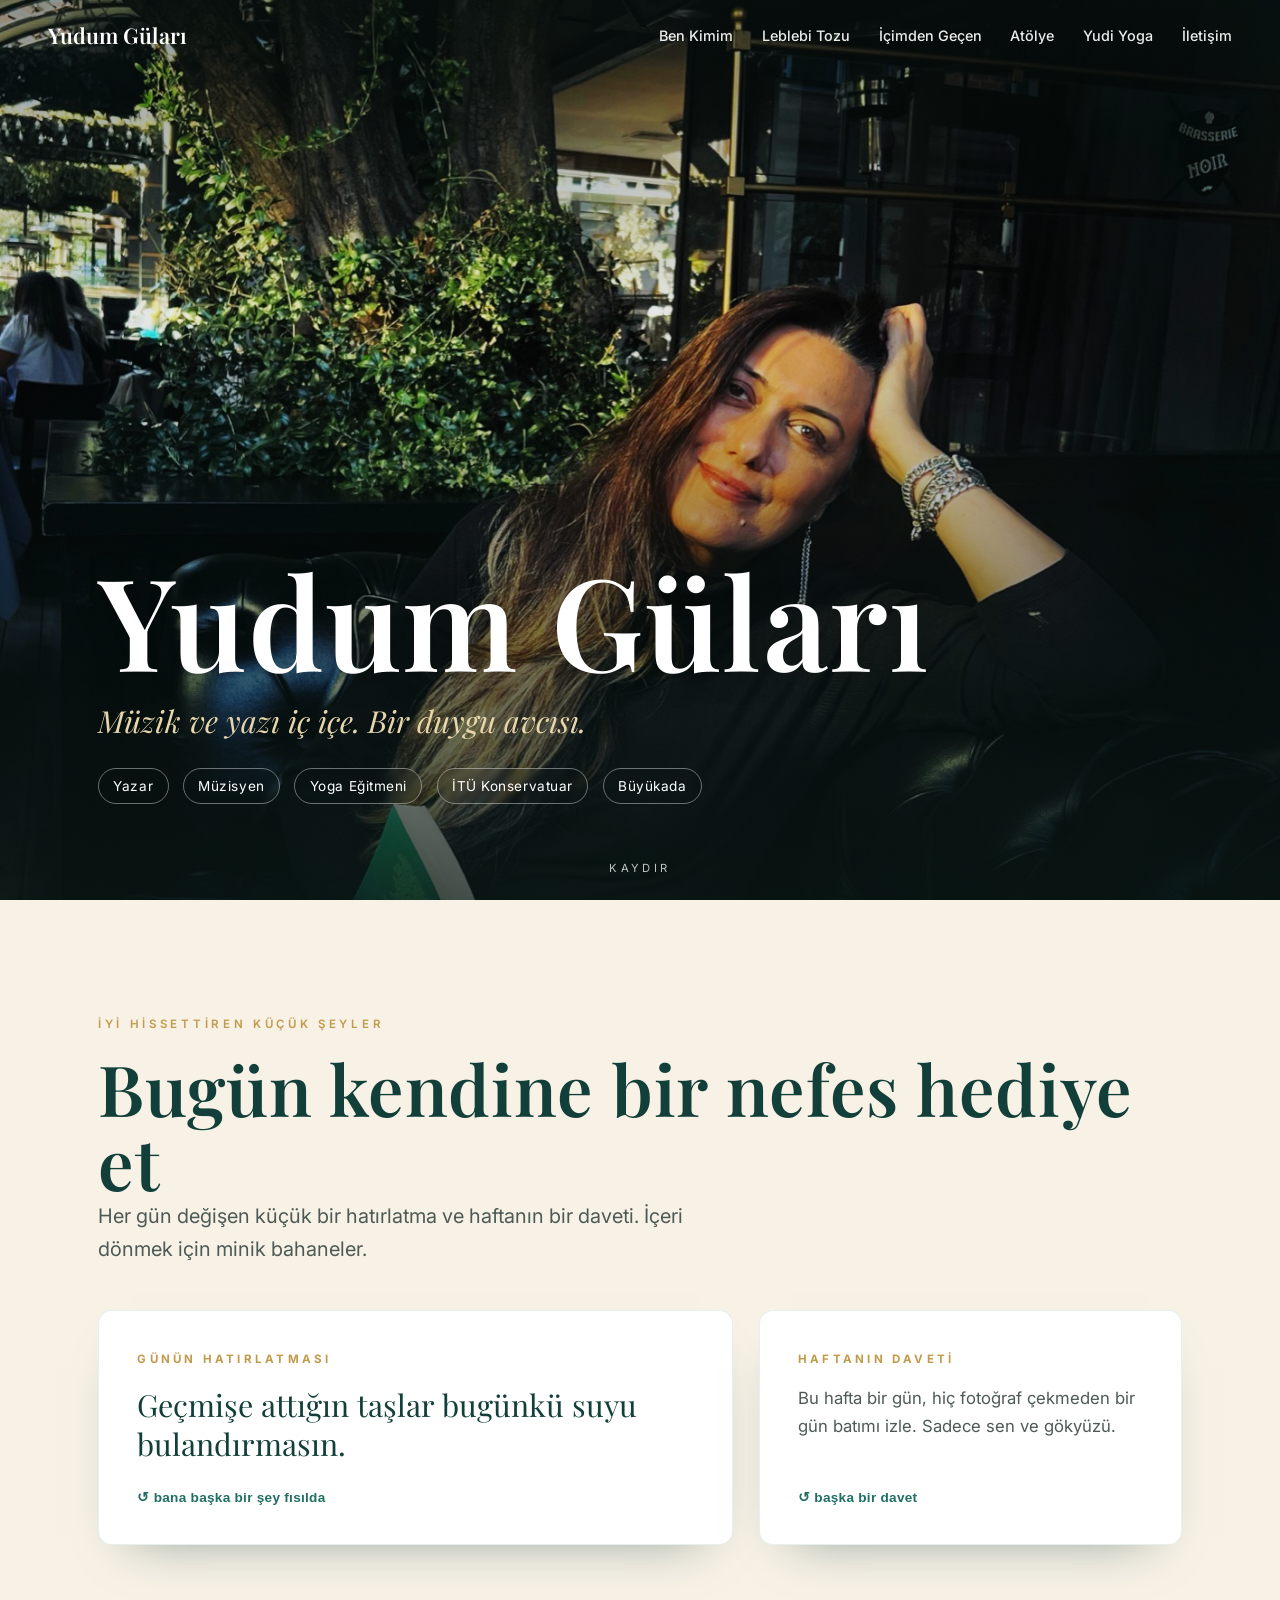
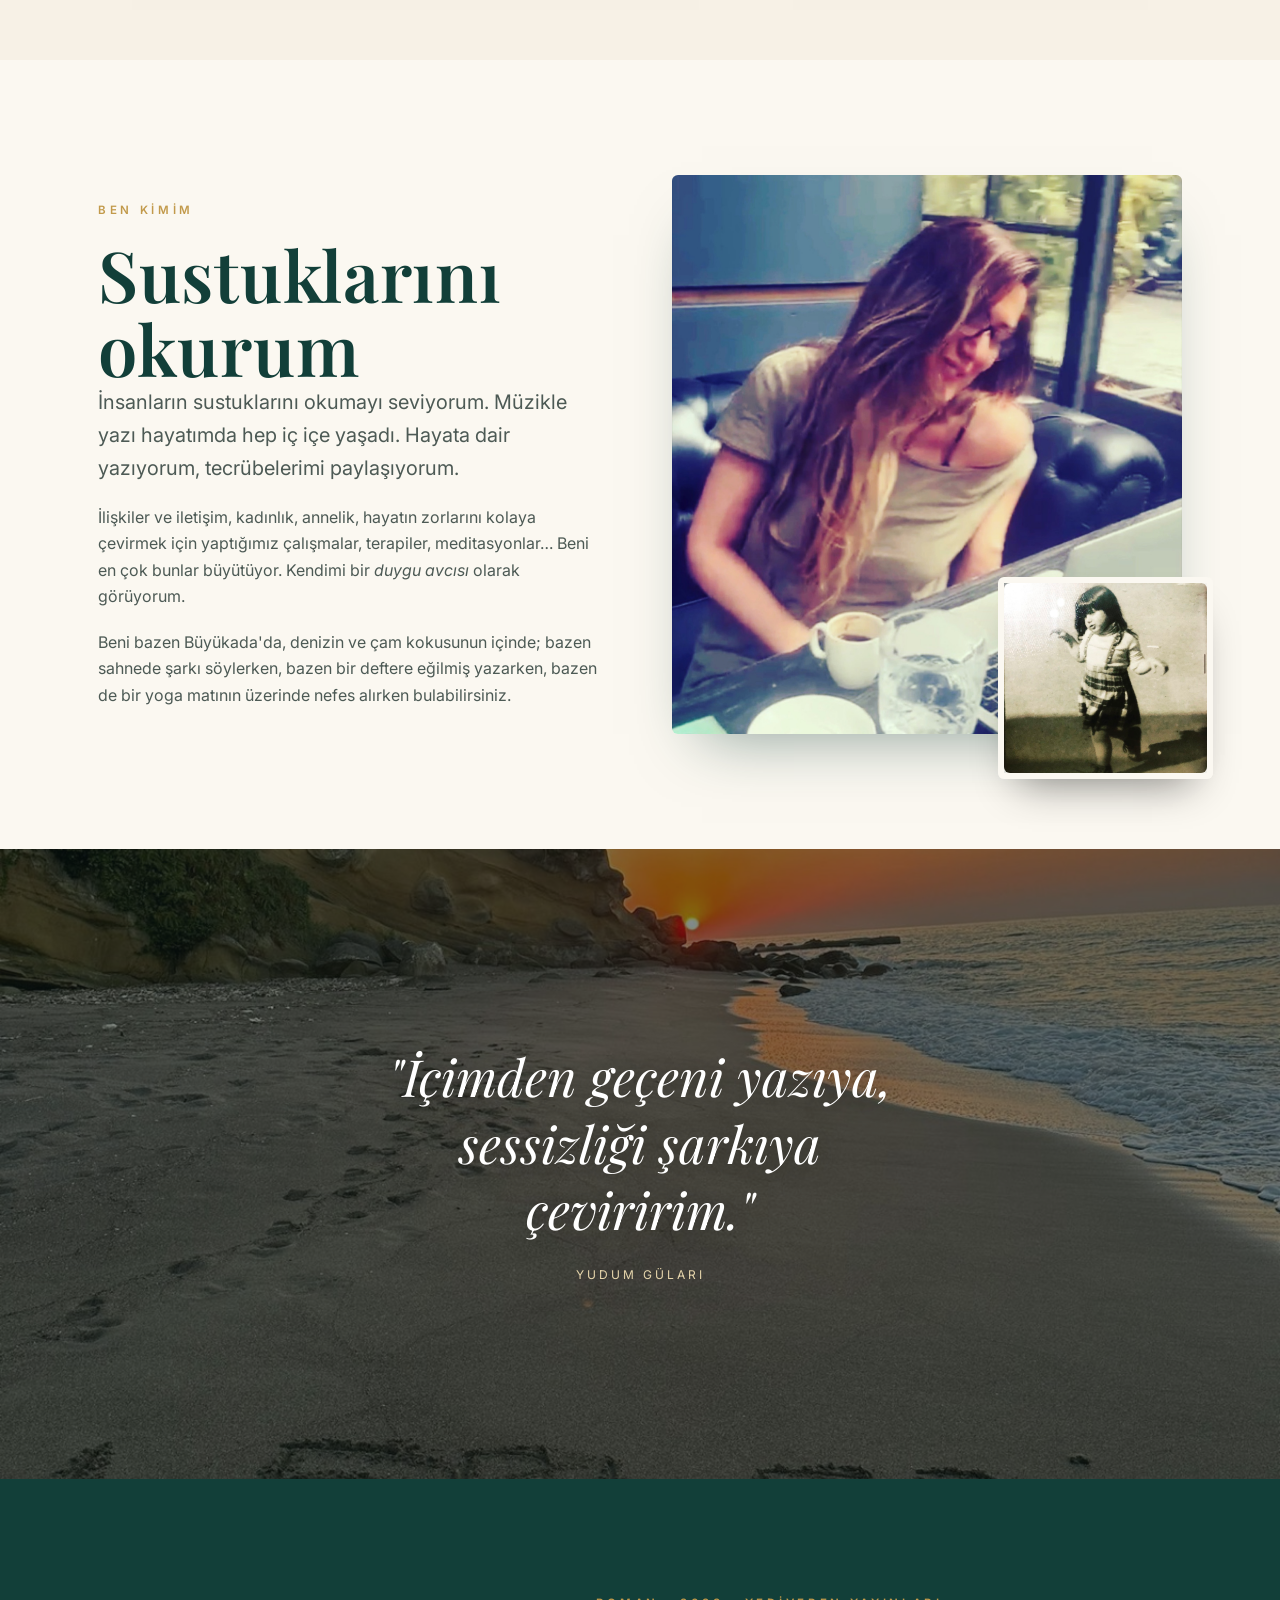
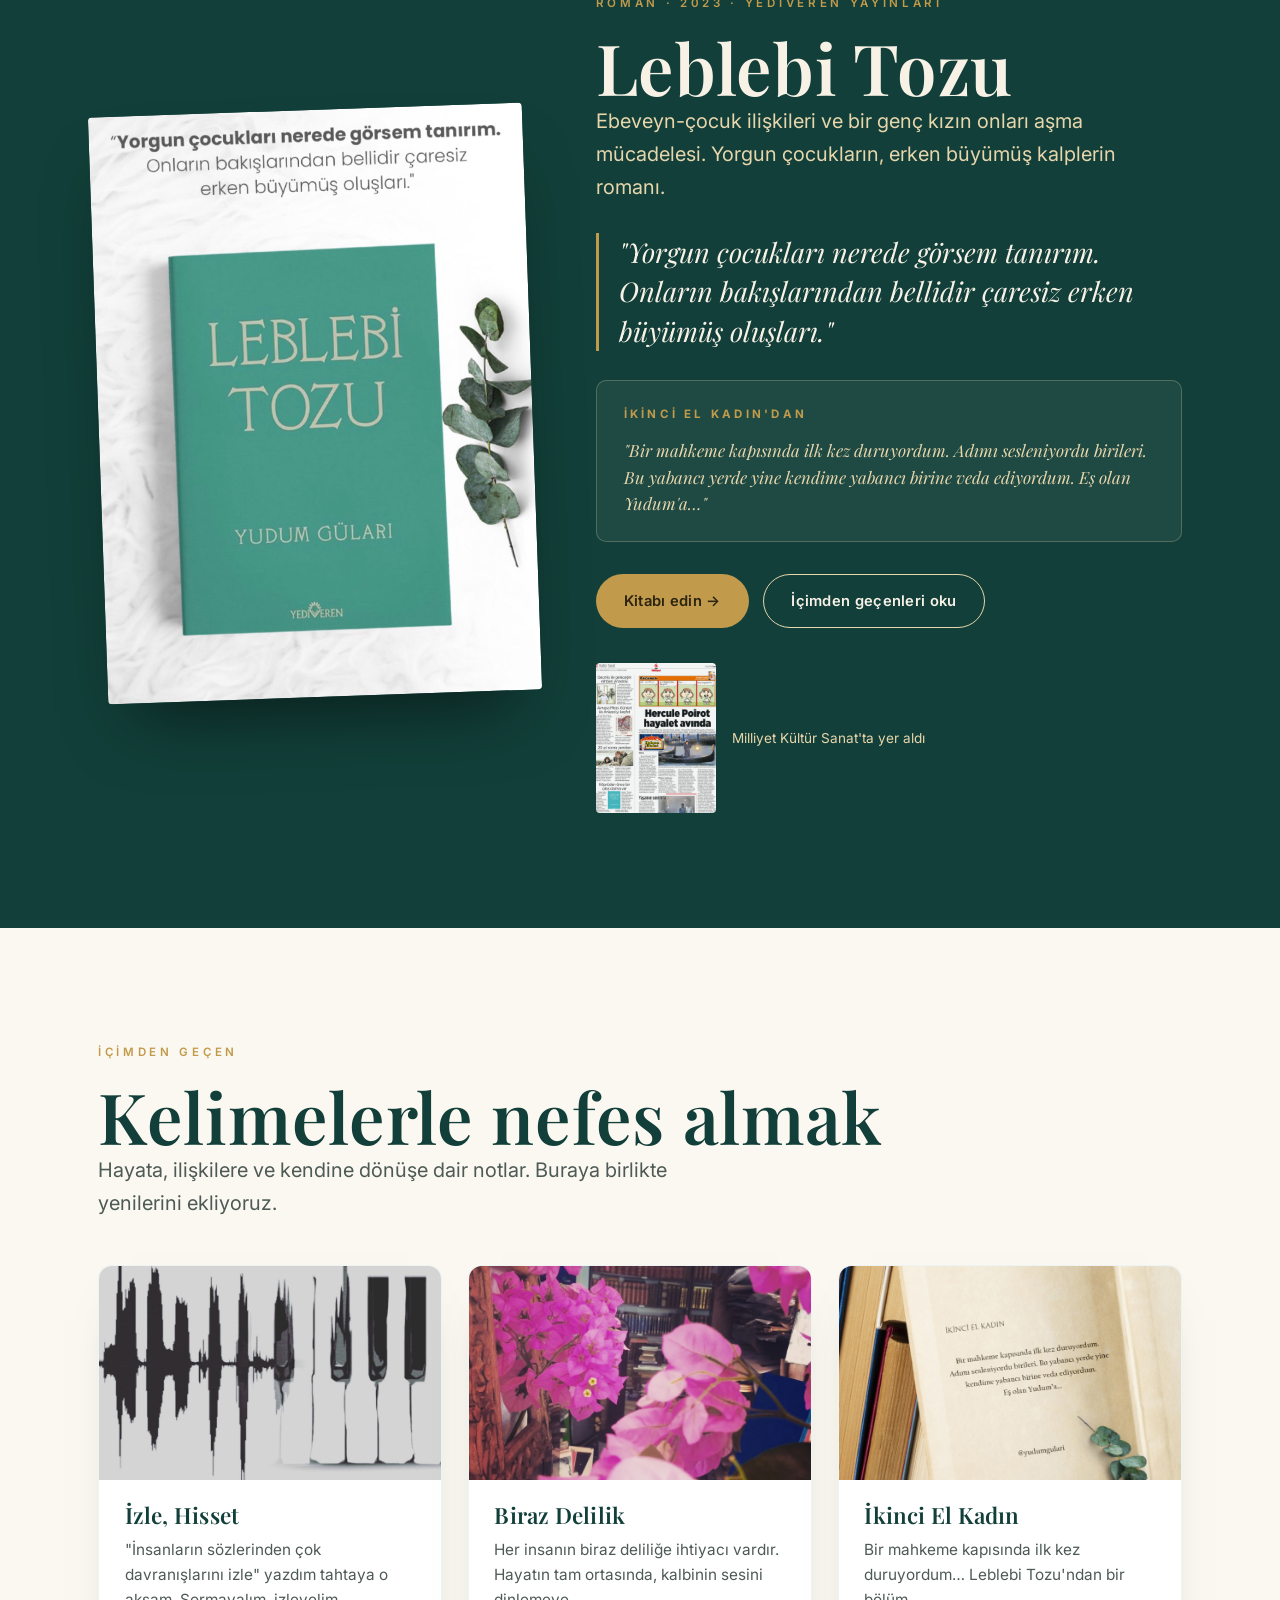
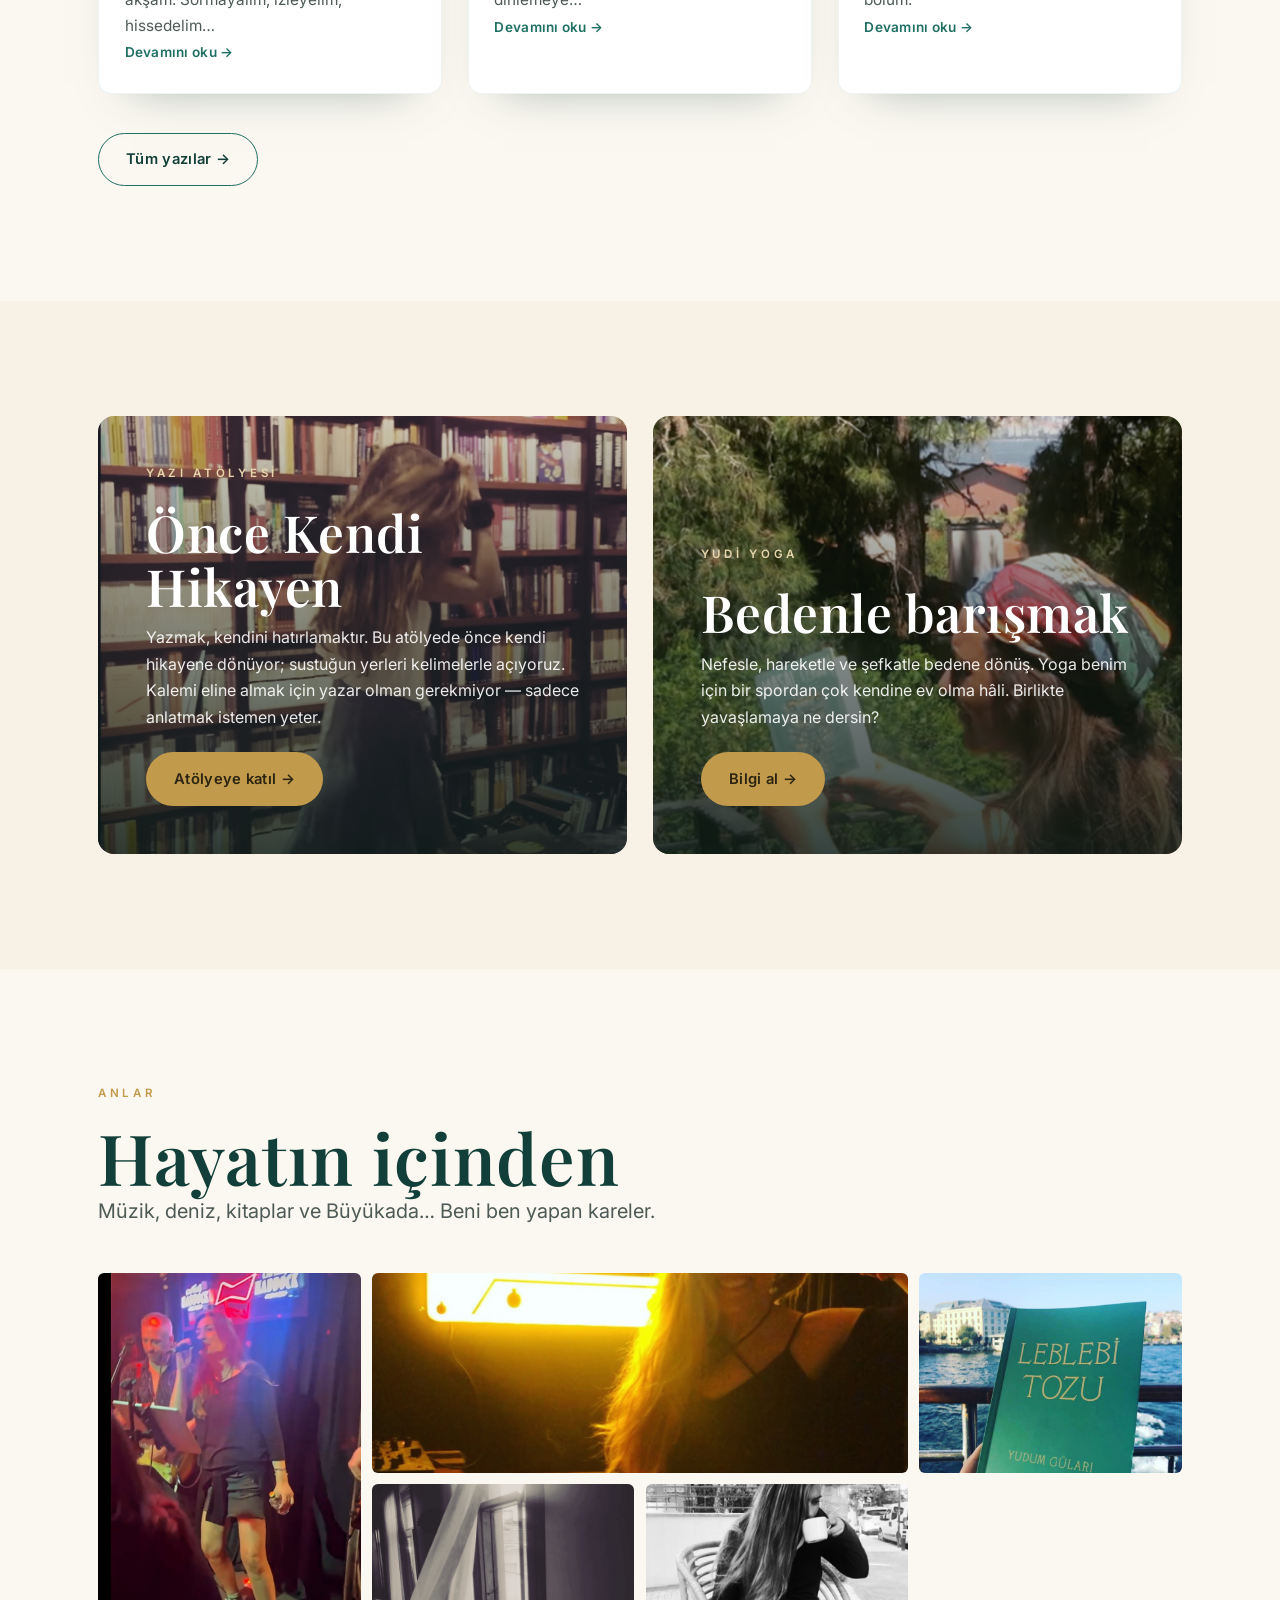
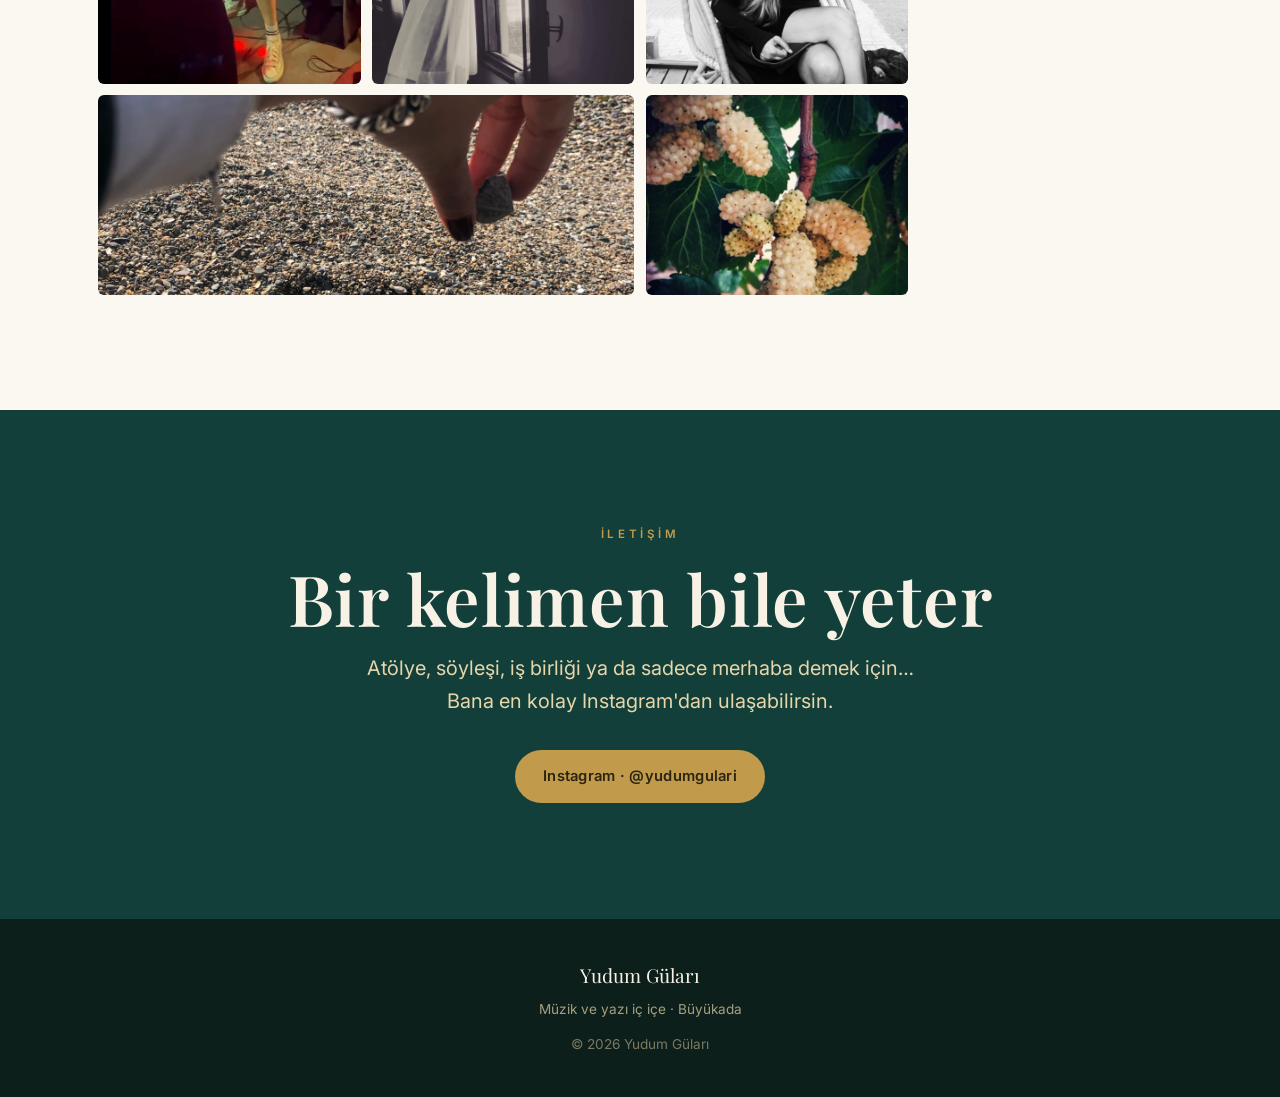
==== commit 82c9c0c1: "Ben Kimim: 'Sustuklarını okurum' başlığını ekle Co-Authored-By: Claude Opus 4.8 <noreply@anthropic.c" ====
--- a/index.html
+++ b/index.html
@@ -119,6 +119,7 @@
   <div class="wrap split reveal">
     <div class="split-text">
       <p class="eyebrow">Ben Kimim</p>
+      <h2 class="section-title">Sustuklarını okurum</h2>
       <p class="lead" style="max-width:none;margin-bottom:1.2rem">İnsanların sustuklarını okumayı seviyorum. Müzikle yazı hayatımda hep iç içe yaşadı. Hayata dair yazıyorum, tecrübelerimi paylaşıyorum.</p>
       <p style="color:var(--ink-soft);margin-bottom:1.2rem">İlişkiler ve iletişim, kadınlık, annelik, hayatın zorlarını kolaya çevirmek için yaptığımız çalışmalar, terapiler, meditasyonlar… Beni en çok bunlar büyütüyor. Kendimi bir <em>duygu avcısı</em> olarak görüyorum.</p>
       <p style="color:var(--ink-soft)">Beni bazen Büyükada'da, denizin ve çam kokusunun içinde; bazen sahnede şarkı söylerken, bazen bir deftere eğilmiş yazarken, bazen de bir yoga matının üzerinde nefes alırken bulabilirsiniz.</p>
